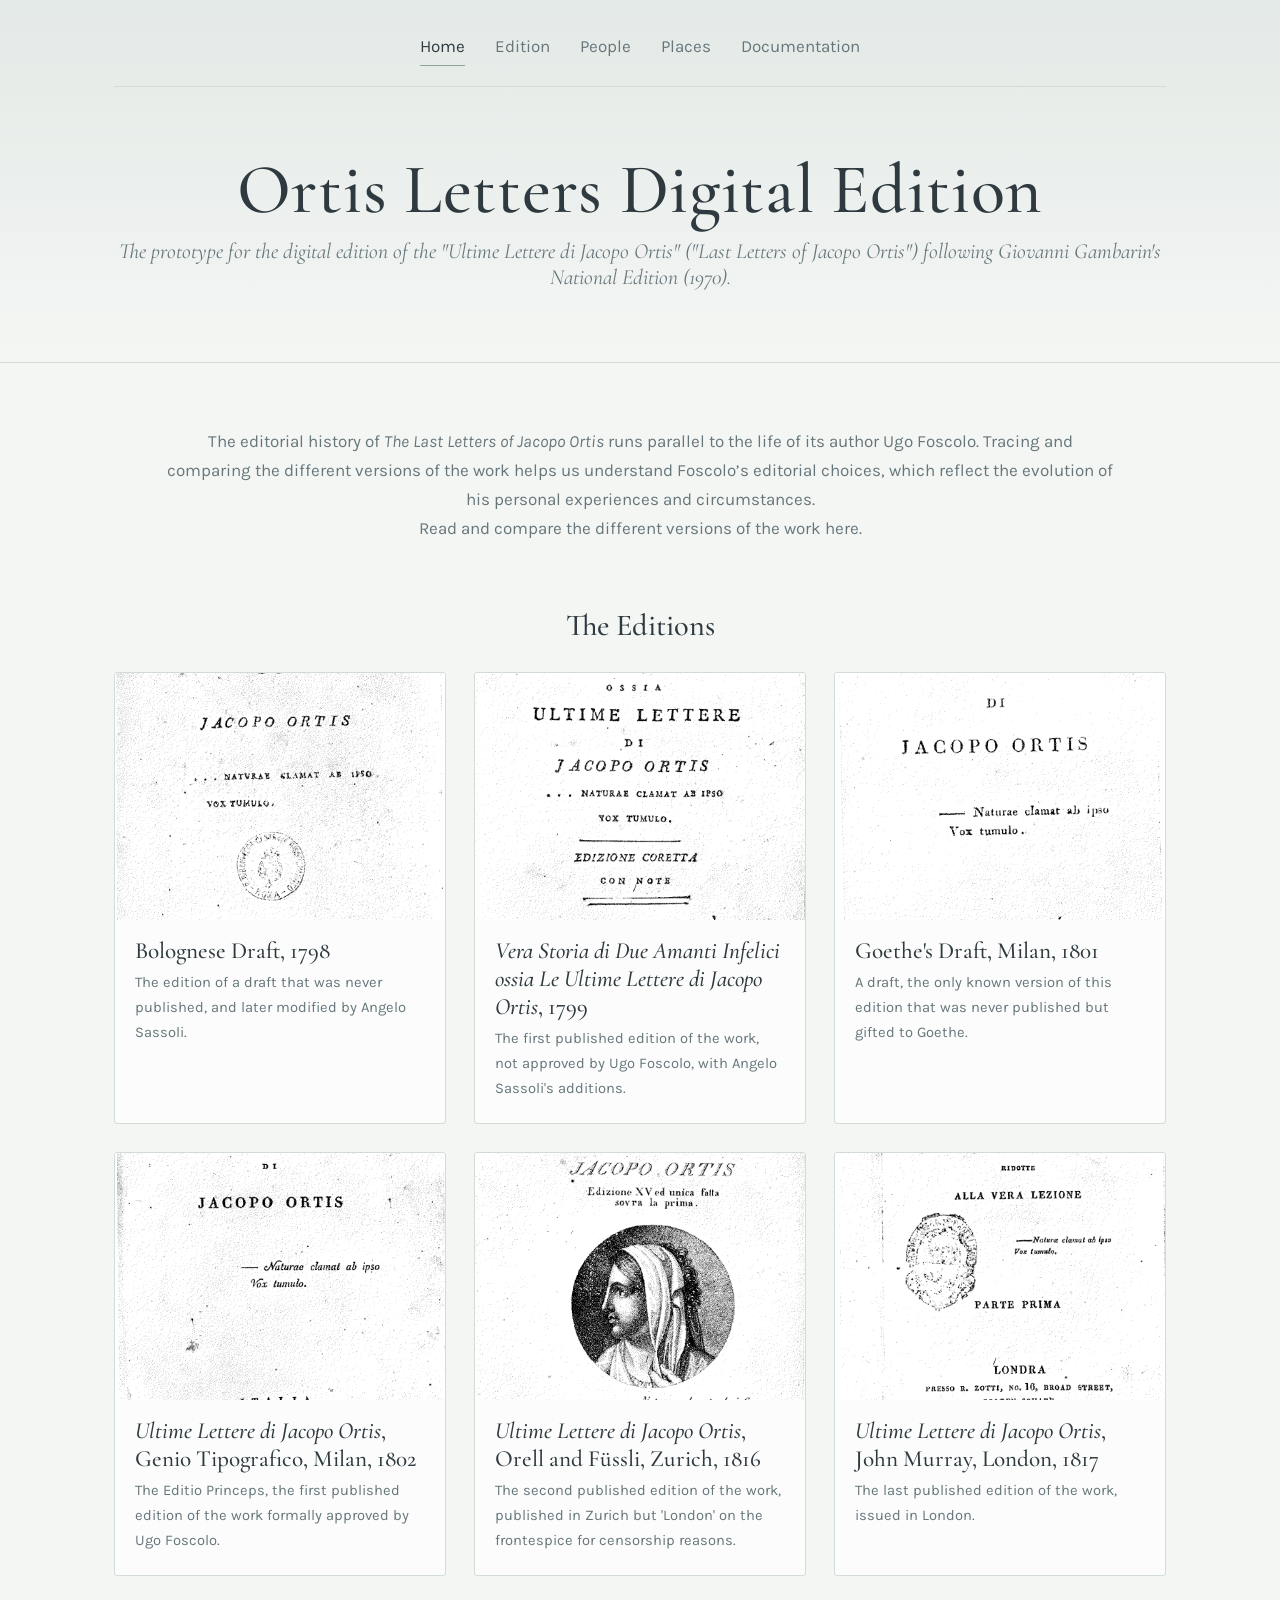
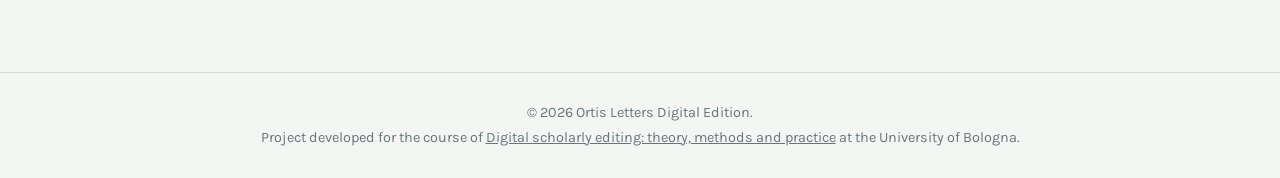
==== index.html @ 4272c42f "Adding the necessary tools for the edition. To be edited." ====
<!DOCTYPE html>
<html lang="en">

<head>
    <meta charset="utf-8">
    <meta name="viewport" content="width=device-width, initial-scale=1">

    <!-----------------  Dublin Core ------------------------>
    <link rel="schema.DC" href="https://purl.org/dc/elements/1.1/" />
    <link rel="schema.DCTERMS" href="https://purl.org/dc/terms/" />

    <meta name="DC.title" content="OpenOrtis" />
    <meta name="DC.creator" content="Ilaria De Dominicis" />
    <meta name="DC.subject" content="Digital Humanities, Cultural Heritage, Digital Edition" />
    <meta name="DC.description" content="A digital edition about The Last Letters of Jacopo Ortis by Ugo Foscolo" />
    <meta name="DC.publisher" content="Alma Mater Studiorum- University of Bologna" />
    <meta name="DC.rights"
        content="All the images and resources taken from external sources are solely used for study purposes. No commercial use is intended. OpenOrtis © 2026" />
    <meta name="DC.identifier" content="" />
    <meta name="DC.type" scheme="DCTERMS.DCMIType" content="InteractiveResource" />
    <meta name="DC.language" scheme="DCTERMS.RFC3066" content="en" />
    <meta name="DCTERMS.created" content="2026" />
    <meta name="DCTERMS.issued" content="2026" />

    <title>Ortis LettersDigital Edition</title>
    <link rel="preconnect" href="https://fonts.googleapis.com">
    <link rel="preconnect" href="https://fonts.gstatic.com" crossorigin>
    <link
        href="https://fonts.googleapis.com/css2?family=Cormorant+Garamond:ital,wght@0,400;0,500;1,400&family=Karla:wght@400;500&display=swap"
        rel="stylesheet">
    <link rel="stylesheet" href="css\style.css">
    <link rel="icon" type="image/png" href="img/Logo-Ortis.png">
</head>

<body>
    <header class="hero">
        <div class="hero-inner">
            <nav class="nav" aria-label="Main"><a href="index.html" aria-current="page">Home</a><a
                    href="#">Edition</a><a href="characters.html">People</a><a href="places.html">Places</a><a
                    href="documentation.html">Documentation</a></nav>
            <h1>Ortis Letters Digital Edition</h1>
            <p class="sub">The prototype for the digital edition of the "Ultime Lettere di Jacopo Ortis" ("Last Letters
                of Jacopo Ortis") following Giovanni Gambarin's National Edition (1970).</p>
        </div>
    </header>
    <main>
        <p class="intro">The editorial history of <i>The Last Letters of Jacopo Ortis</i> runs parallel to the life of
            its
            author Ugo Foscolo. Tracing and comparing the different versions of the work helps us understand Foscolo’s
            editorial
            choices, which reflect the evolution of his personal experiences and circumstances.
            <br>Read and compare the different versions of the work here.
        </p>
        <section class="editions">
            <h2>The Editions</h2>
            <div class="grid">
                <a class="card" href="#">
                    <div class="img"><img src="img/ed-bolo-1798.png" alt="Bologna, 1798" loading="lazy"></div>
                    <div class="txt">
                        <h3>Bolognese Draft, 1798</h3>
                        <p>The edition of a draft that was never published, and later modified by Angelo Sassoli.
                        </p>
                    </div>
                </a>
                <a class="card" href="#">
                    <div class="img"><img src="img/vera-sto-1799.png" alt="Vera, Sto 1799" loading="lazy"></div>
                    <div class="txt">
                        <h3><i>Vera Storia di Due Amanti Infelici ossia Le Ultime Lettere di Jacopo Ortis</i>, 1799</h3>
                        <p>The first published edition of the work, not approved by Ugo Foscolo, with Angelo Sassoli's
                            additions. </p>
                    </div>
                </a>
                <a class="card" href="#">
                    <div class="img"><img src="img/goethe-ed-mil-1801.png" alt="Goethe, Milan 1801" loading="lazy">
                    </div>
                    <div class="txt">
                        <h3>Goethe's Draft, Milan, 1801</h3>
                        <p>A draft, the only known version of this edition that was never published but gifted to
                            Goethe.</p>
                    </div>
                </a>
                <a class="card" href="#">
                    <div class="img"><img src="img/ed-mil-1802.png" alt="Milan, 1802" loading="lazy"></div>
                    <div class="txt">
                        <h3><i>Ultime Lettere di Jacopo Ortis</i>, Genio Tipografico, Milan, 1802</h3>
                        <p>The Editio Princeps, the first published edition of the work formally approved by Ugo
                            Foscolo.
                        </p>
                    </div>
                </a>
                <a class="card" href="#">
                    <div class="img"><img src="img/zurigo-1816.png" alt="Zurich, 1816" loading="lazy"></div>
                    <div class="txt">
                        <h3><i>Ultime Lettere di Jacopo Ortis</i>, Orell and Füssli, Zurich, 1816</h3>
                        <p>The second published edition of the work, published in Zurich but 'London' on the frontespice
                            for censorship reasons.</p>
                    </div>
                </a>
                <a class="card" href="#">
                    <div class="img"><img src="img/lon-1817.png" alt="London, 1817" loading="lazy"></div>
                    <div class="txt">
                        <h3><i>Ultime Lettere di Jacopo Ortis</i>, John Murray, London, 1817</h3>
                        <p>The last published edition of the work, issued in London.</p>
                    </div>
                </a>
            </div>
        </section>
    </main>
    <footer>&copy; 2026 Ortis Letters Digital Edition. <br> Project developed for the course of <a
            href=https://www.unibo.it/it/studiare/insegnamenti-competenze-trasversali-moocs/insegnamenti/insegnamento/2025/478841>Digital
            scholarly editing: theory, methods and practice</a> at the University of Bologna.</footer>
</body>

</html>
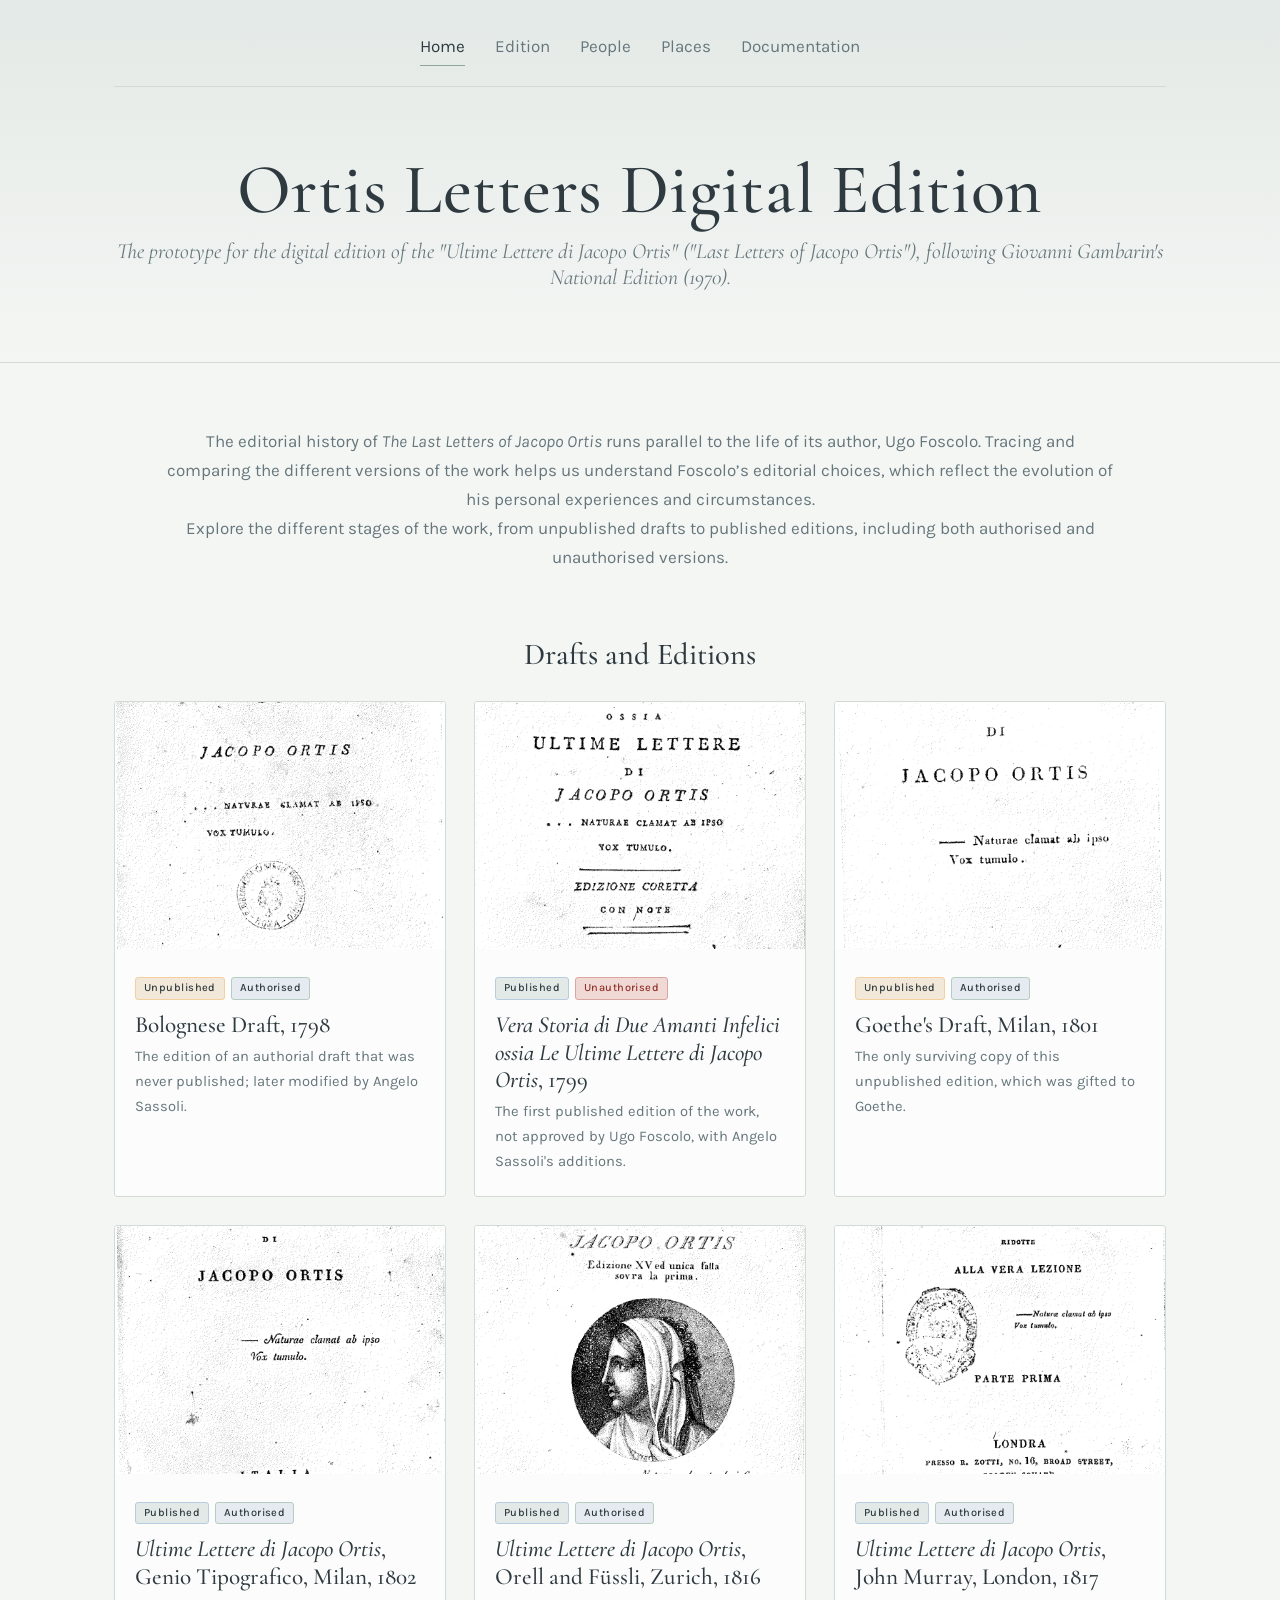
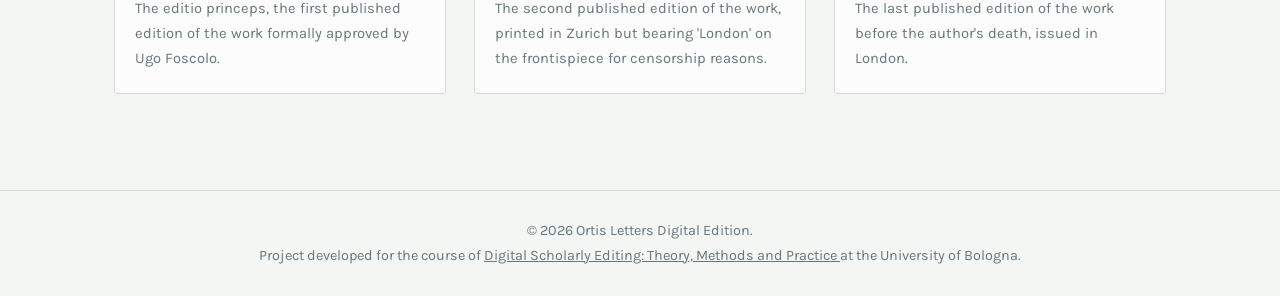
==== commit 729aade2: "checked texts, xml and made some changed so the index cards" ====
--- a/index.html
+++ b/index.html
@@ -5,110 +5,232 @@
     <meta charset="utf-8">
     <meta name="viewport" content="width=device-width, initial-scale=1">
 
-    <!-----------------  Dublin Core ------------------------>
-    <link rel="schema.DC" href="https://purl.org/dc/elements/1.1/" />
-    <link rel="schema.DCTERMS" href="https://purl.org/dc/terms/" />
-
-    <meta name="DC.title" content="OpenOrtis" />
-    <meta name="DC.creator" content="Ilaria De Dominicis" />
-    <meta name="DC.subject" content="Digital Humanities, Cultural Heritage, Digital Edition" />
-    <meta name="DC.description" content="A digital edition about The Last Letters of Jacopo Ortis by Ugo Foscolo" />
-    <meta name="DC.publisher" content="Alma Mater Studiorum- University of Bologna" />
+    <!-- Dublin Core -->
+    <link rel="schema.DC" href="https://purl.org/dc/elements/1.1/">
+    <link rel="schema.DCTERMS" href="https://purl.org/dc/terms/">
+
+    <meta name="DC.title" content="Ortis Letters">
+    <meta name="DC.creator" content="Ilaria De Dominicis">
+    <meta name="DC.subject" content="Digital Humanities, Cultural Heritage, Digital Edition">
+    <meta name="DC.description" content="A digital edition about The Last Letters of Jacopo Ortis by Ugo Foscolo">
+    <meta name="DC.publisher" content="Alma Mater Studiorum - University of Bologna">
     <meta name="DC.rights"
-        content="All the images and resources taken from external sources are solely used for study purposes. No commercial use is intended. OpenOrtis © 2026" />
-    <meta name="DC.identifier" content="" />
-    <meta name="DC.type" scheme="DCTERMS.DCMIType" content="InteractiveResource" />
-    <meta name="DC.language" scheme="DCTERMS.RFC3066" content="en" />
-    <meta name="DCTERMS.created" content="2026" />
-    <meta name="DCTERMS.issued" content="2026" />
-
-    <title>Ortis LettersDigital Edition</title>
+        content="All the images and resources taken from external sources are solely used for study purposes. No commercial use is intended. Ortis Letters © 2026">
+    <meta name="DC.type" scheme="DCTERMS.DCMIType" content="InteractiveResource">
+    <meta name="DC.language" scheme="DCTERMS.RFC3066" content="en">
+    <meta name="DCTERMS.created" content="2026">
+    <meta name="DCTERMS.issued" content="2026">
+
+    <title>Ortis Letters Digital Edition</title>
+
     <link rel="preconnect" href="https://fonts.googleapis.com">
     <link rel="preconnect" href="https://fonts.gstatic.com" crossorigin>
     <link
         href="https://fonts.googleapis.com/css2?family=Cormorant+Garamond:ital,wght@0,400;0,500;1,400&family=Karla:wght@400;500&display=swap"
         rel="stylesheet">
-    <link rel="stylesheet" href="css\style.css">
+
+    <link rel="stylesheet" href="css/style.css">
     <link rel="icon" type="image/png" href="img/Logo-Ortis.png">
 </head>
 
 <body>
+
     <header class="hero">
         <div class="hero-inner">
-            <nav class="nav" aria-label="Main"><a href="index.html" aria-current="page">Home</a><a
-                    href="#">Edition</a><a href="characters.html">People</a><a href="places.html">Places</a><a
-                    href="documentation.html">Documentation</a></nav>
+
+            <nav class="nav" aria-label="Main navigation">
+                <a href="index.html" aria-current="page">Home</a>
+                <a href="edition.html">Edition</a>
+                <a href="characters.html">People</a>
+                <a href="places.html">Places</a>
+                <a href="documentation.html">Documentation</a>
+            </nav>
+
             <h1>Ortis Letters Digital Edition</h1>
-            <p class="sub">The prototype for the digital edition of the "Ultime Lettere di Jacopo Ortis" ("Last Letters
-                of Jacopo Ortis") following Giovanni Gambarin's National Edition (1970).</p>
+
+            <p class="sub">
+                The prototype for the digital edition of the
+                "Ultime Lettere di Jacopo Ortis" ("Last Letters of Jacopo Ortis"),
+                following Giovanni Gambarin's National Edition (1970).
+            </p>
+
         </div>
     </header>
+
     <main>
-        <p class="intro">The editorial history of <i>The Last Letters of Jacopo Ortis</i> runs parallel to the life of
-            its
-            author Ugo Foscolo. Tracing and comparing the different versions of the work helps us understand Foscolo’s
-            editorial
-            choices, which reflect the evolution of his personal experiences and circumstances.
-            <br>Read and compare the different versions of the work here.
+
+        <p class="intro">
+            The editorial history of <i>The Last Letters of Jacopo Ortis</i>
+            runs parallel to the life of its author, Ugo Foscolo.
+            Tracing and comparing the different versions of the work helps us
+            understand Foscolo’s editorial choices, which reflect the evolution
+            of his personal experiences and circumstances.
+            <br>
+            Explore the different stages of the work, from unpublished drafts
+            to published editions, including both authorised and unauthorised versions.
         </p>
+
         <section class="editions">
-            <h2>The Editions</h2>
+
+            <h2>Drafts and Editions</h2>
+
             <div class="grid">
-                <a class="card" href="#">
-                    <div class="img"><img src="img/ed-bolo-1798.png" alt="Bologna, 1798" loading="lazy"></div>
-                    <div class="txt">
+
+                <!-- Bolognese Draft, 1798 -->
+                <a class="card" href="#">
+                    <div class="img">
+                        <img src="img/ed-bolo-1798.png" alt="Bologna, 1798" loading="lazy">
+                    </div>
+
+                    <div class="txt">
+                        <div class="tags">
+                            <span class="tag unpublished">Unpublished</span>
+                            <span class="tag authorised">Authorised</span>
+                        </div>
+
                         <h3>Bolognese Draft, 1798</h3>
-                        <p>The edition of a draft that was never published, and later modified by Angelo Sassoli.
-                        </p>
-                    </div>
-                </a>
-                <a class="card" href="#">
-                    <div class="img"><img src="img/vera-sto-1799.png" alt="Vera, Sto 1799" loading="lazy"></div>
-                    <div class="txt">
-                        <h3><i>Vera Storia di Due Amanti Infelici ossia Le Ultime Lettere di Jacopo Ortis</i>, 1799</h3>
-                        <p>The first published edition of the work, not approved by Ugo Foscolo, with Angelo Sassoli's
-                            additions. </p>
-                    </div>
-                </a>
-                <a class="card" href="#">
-                    <div class="img"><img src="img/goethe-ed-mil-1801.png" alt="Goethe, Milan 1801" loading="lazy">
-                    </div>
-                    <div class="txt">
+
+                        <p>
+                            The edition of an authorial draft that was never
+                            published; later modified by Angelo Sassoli.
+                        </p>
+                    </div>
+                </a>
+
+                <!-- Vera Storia, 1799 -->
+                <a class="card" href="#">
+                    <div class="img">
+                        <img src="img/vera-sto-1799.png" alt="Vera Storia, 1799" loading="lazy">
+                    </div>
+
+                    <div class="txt">
+                        <div class="tags">
+                            <span class="tag published">Published</span>
+                            <span class="tag unauthorised">Unauthorised</span>
+                        </div>
+
+                        <h3>
+                            <i>Vera Storia di Due Amanti Infelici ossia
+                                Le Ultime Lettere di Jacopo Ortis</i>, 1799
+                        </h3>
+
+                        <p>
+                            The first published edition of the work, not
+                            approved by Ugo Foscolo, with Angelo Sassoli's additions.
+                        </p>
+                    </div>
+                </a>
+
+                <!-- Goethe's Draft, 1801 -->
+                <a class="card" href="#">
+                    <div class="img">
+                        <img src="img/goethe-ed-mil-1801.png" alt="Goethe's Draft, Milan, 1801" loading="lazy">
+                    </div>
+
+                    <div class="txt">
+                        <div class="tags">
+                            <span class="tag unpublished">Unpublished</span>
+                            <span class="tag authorised">Authorised</span>
+                        </div>
+
                         <h3>Goethe's Draft, Milan, 1801</h3>
-                        <p>A draft, the only known version of this edition that was never published but gifted to
-                            Goethe.</p>
-                    </div>
-                </a>
-                <a class="card" href="#">
-                    <div class="img"><img src="img/ed-mil-1802.png" alt="Milan, 1802" loading="lazy"></div>
-                    <div class="txt">
-                        <h3><i>Ultime Lettere di Jacopo Ortis</i>, Genio Tipografico, Milan, 1802</h3>
-                        <p>The Editio Princeps, the first published edition of the work formally approved by Ugo
-                            Foscolo.
-                        </p>
-                    </div>
-                </a>
-                <a class="card" href="#">
-                    <div class="img"><img src="img/zurigo-1816.png" alt="Zurich, 1816" loading="lazy"></div>
-                    <div class="txt">
-                        <h3><i>Ultime Lettere di Jacopo Ortis</i>, Orell and Füssli, Zurich, 1816</h3>
-                        <p>The second published edition of the work, published in Zurich but 'London' on the frontespice
-                            for censorship reasons.</p>
-                    </div>
-                </a>
-                <a class="card" href="#">
-                    <div class="img"><img src="img/lon-1817.png" alt="London, 1817" loading="lazy"></div>
-                    <div class="txt">
-                        <h3><i>Ultime Lettere di Jacopo Ortis</i>, John Murray, London, 1817</h3>
-                        <p>The last published edition of the work, issued in London.</p>
-                    </div>
-                </a>
+
+                        <p>
+                            The only surviving copy of this unpublished edition,
+                            which was gifted to Goethe.
+                        </p>
+                    </div>
+                </a>
+
+                <!-- Milan, 1802 -->
+                <a class="card" href="#">
+                    <div class="img">
+                        <img src="img/ed-mil-1802.png" alt="Milan, 1802" loading="lazy">
+                    </div>
+
+                    <div class="txt">
+                        <div class="tags">
+                            <span class="tag published">Published</span>
+                            <span class="tag authorised">Authorised</span>
+                        </div>
+
+                        <h3>
+                            <i>Ultime Lettere di Jacopo Ortis</i>,
+                            Genio Tipografico, Milan, 1802
+                        </h3>
+
+                        <p>
+                            The editio princeps, the first published edition
+                            of the work formally approved by Ugo Foscolo.
+                        </p>
+                    </div>
+                </a>
+
+                <!-- Zurich, 1816 -->
+                <a class="card" href="#">
+                    <div class="img">
+                        <img src="img/zurigo-1816.png" alt="Zurich, 1816" loading="lazy">
+                    </div>
+
+                    <div class="txt">
+                        <div class="tags">
+                            <span class="tag published">Published</span>
+                            <span class="tag authorised">Authorised</span>
+                        </div>
+
+                        <h3>
+                            <i>Ultime Lettere di Jacopo Ortis</i>,
+                            Orell and Füssli, Zurich, 1816
+                        </h3>
+
+                        <p>
+                            The second published edition of the work, printed
+                            in Zurich but bearing 'London' on the frontispiece
+                            for censorship reasons.
+                        </p>
+                    </div>
+                </a>
+
+                <!-- London, 1817 -->
+                <a class="card" href="#">
+                    <div class="img">
+                        <img src="img/lon-1817.png" alt="London, 1817" loading="lazy">
+                    </div>
+
+                    <div class="txt">
+                        <div class="tags">
+                            <span class="tag published">Published</span>
+                            <span class="tag authorised">Authorised</span>
+                        </div>
+
+                        <h3>
+                            <i>Ultime Lettere di Jacopo Ortis</i>,
+                            John Murray, London, 1817
+                        </h3>
+
+                        <p>
+                            The last published edition of the work before
+                            the author's death, issued in London.
+                        </p>
+                    </div>
+                </a>
+
             </div>
         </section>
+
     </main>
-    <footer>&copy; 2026 Ortis Letters Digital Edition. <br> Project developed for the course of <a
-            href=https://www.unibo.it/it/studiare/insegnamenti-competenze-trasversali-moocs/insegnamenti/insegnamento/2025/478841>Digital
-            scholarly editing: theory, methods and practice</a> at the University of Bologna.</footer>
+
+    <footer>
+        &copy; 2026 Ortis Letters Digital Edition.
+        <br>
+        Project developed for the course of
+        <a
+            href="https://www.unibo.it/it/studiare/insegnamenti-competenze-trasversali-moocs/insegnamenti/insegnamento/2025/478841">
+            Digital Scholarly Editing: Theory, Methods and Practice
+        </a>
+        at the University of Bologna.
+    </footer>
+
 </body>
 
 </html>
--- a/css/style.css
+++ b/css/style.css
@@ -0,0 +1,1500 @@
+:root {
+  --bg: #F4F6F4;
+  --paper: #FBFCFB;
+  --mist: #E3E9E6;
+  --line: #D3DBD7;
+  --ink: #2E3A3F;
+  --soft: #66767B;
+  --sage: #8FA69B;
+  --slate: #6D8794;
+  --rose: #C9A9A0;
+  --serif: 'Cormorant Garamond', Georgia, serif;
+  --sans: 'Karla', system-ui, sans-serif;
+}
+
+* {
+  box-sizing: border-box;
+  margin: 0
+}
+
+html {
+  scroll-behavior: smooth
+}
+
+body {
+  background: var(--bg);
+  color: var(--ink);
+  font: 17px/1.7 var(--sans)
+}
+
+a {
+  color: inherit
+}
+
+:focus-visible {
+  outline: 2px solid var(--slate);
+  outline-offset: 3px
+}
+
+/* Hero */
+.hero {
+  background: linear-gradient(180deg, var(--mist), var(--bg));
+  border-bottom: 1px solid var(--line)
+}
+
+.hero-inner {
+  max-width: 1100px;
+  margin: 0 auto;
+  padding: 28px 24px 72px
+}
+
+.nav {
+  display: flex;
+  flex-wrap: wrap;
+  gap: 6px 30px;
+  justify-content: center;
+  padding-bottom: 20px;
+  border-bottom: 1px solid var(--line)
+}
+
+.nav a {
+  text-decoration: none;
+  color: var(--soft);
+  padding: 4px 0;
+  border-bottom: 1px solid transparent;
+  transition: color .2s, border-color .2s
+}
+
+.nav a:hover,
+.nav a[aria-current="page"] {
+  color: var(--ink);
+  border-color: var(--sage)
+}
+
+.hero h1 {
+  font: 500 clamp(2.6rem, 6vw, 4.4rem)/1.1 var(--serif);
+  text-align: center;
+  margin-top: 64px;
+  letter-spacing: .01em
+}
+
+.hero p.sub {
+  font: italic 400 1.35rem var(--serif);
+  color: var(--soft);
+  text-align: center;
+  margin-top: 10px
+}
+
+.hero.small .hero-inner {
+  padding-bottom: 40px
+}
+
+.hero.small h1 {
+  font-size: clamp(2rem, 4vw, 3rem);
+  margin-top: 40px
+}
+
+/* Intro */
+.intro {
+  max-width: 1000px;
+  margin: 64px auto 0;
+  padding: 0 24px;
+  text-align: center;
+  color: var(--soft)
+}
+
+/* Cards */
+.editions {
+  max-width: 1100px;
+  margin: 64px auto 96px;
+  padding: 0 24px
+}
+
+.editions h2 {
+  font: 500 1.9rem var(--serif);
+  margin-bottom: 28px;
+  text-align: center
+}
+
+.grid {
+  display: grid;
+  grid-template-columns: repeat(auto-fill, minmax(300px, 1fr));
+  gap: 28px
+}
+
+.card {
+  display: block;
+  text-decoration: none;
+  background: var(--paper);
+  border: 1px solid var(--line);
+  border-radius: 3px;
+  overflow: hidden;
+  transition: border-color .25s, transform .25s
+}
+
+.card:hover {
+  border-color: var(--sage);
+  transform: translateY(-3px)
+}
+
+.card .img {
+  aspect-ratio: 4/3;
+  background: var(--mist)
+}
+
+.card img {
+  width: 100%;
+  height: 100%;
+  object-fit: cover;
+  display: block
+}
+
+.card .txt {
+  padding: 18px 20px 22px
+}
+
+.card h3 {
+  font: 500 1.45rem/1.2 var(--serif)
+}
+
+.card p {
+  font-size: .92rem;
+  color: var(--soft);
+  margin-top: 4px
+}
+
+
+/* Card tags */
+
+.tags {
+  display: flex;
+  flex-wrap: wrap;
+  gap: 6px;
+  margin-bottom: 12px;
+}
+
+.tag {
+  display: inline-block;
+  padding: 3px 9px;
+  border-radius: 3px;
+  font: 500 0.72rem/1.4 var(--sans);
+  letter-spacing: 0.02em;
+  border: 1px solid var(--line);
+  color: var(--ink);
+  background: var(--mist);
+}
+
+
+/* Status tags on edition cards */
+
+.editions .card .tags {
+  display: flex;
+  flex-wrap: wrap;
+  gap: 6px;
+  margin: 0 0 12px;
+}
+
+.editions .card .tag {
+  display: inline-block;
+  width: fit-content;
+  padding: 2px 8px;
+  margin: 10px 0 0;
+  border: 1px solid var(--line);
+  border-radius: 3px;
+  background: var(--mist);
+  color: var(--ink);
+  font-family: var(--sans);
+  font-size: 11px;
+  font-weight: 500;
+  line-height: 1.5;
+  letter-spacing: 0.04em;
+}
+
+/* Different status colours */
+
+.editions .card .tag.published {
+  background: #e3e9e6;
+  border-color: #b5cddf;
+}
+
+.editions .card .tag.unpublished {
+  background: #f2e8d9;
+  border-color: #f5cf9e;
+}
+
+.editions .card .tag.authorised {
+  background: #e5ebf0;
+  border-color: #b6ccc0;
+}
+
+.editions .card .tag.unauthorised {
+  background: #f0d8d5;
+  border-color: #d9a7a0;
+  color: #8f3028;
+}
+
+
+/* Documentation */
+.doc {
+  max-width: 1000px;
+  margin: 56px auto 96px;
+  padding: 0 24px;
+  display: grid;
+  grid-template-columns: 220px 1fr;
+  gap: 56px
+}
+
+.toc {
+  position: sticky;
+  top: 24px;
+  align-self: start
+}
+
+.toc strong {
+  font: 500 1.2rem var(--serif);
+  display: block;
+  margin-bottom: 10px
+}
+
+.toc a {
+  display: block;
+  text-decoration: none;
+  color: var(--soft);
+  padding: 6px 0 6px 14px;
+  border-left: 2px solid var(--line);
+  font-size: .95rem;
+  transition: .2s
+}
+
+.toc a:hover {
+  color: var(--ink)
+}
+
+.toc a.active {
+  color: var(--ink);
+  border-color: var(--slate)
+}
+
+.doc section {
+  padding-bottom: 44px;
+  scroll-margin-top: 24px
+}
+
+.doc h2 {
+  font: 500 2rem/1.2 var(--serif);
+  margin-bottom: 12px
+}
+
+.doc p {
+  max-width: 62ch;
+  margin-bottom: 14px;
+  color: #3e4b50
+}
+
+.doc h2+p {
+  margin-top: 4px
+}
+
+footer {
+  border-top: 1px solid var(--line);
+  text-align: center;
+  padding: 28px 24px;
+  color: var(--soft);
+  font-size: .9rem
+}
+
+@media(max-width:760px) {
+  .doc {
+    grid-template-columns: 1fr;
+    gap: 24px
+  }
+
+  .toc {
+    position: static;
+    display: flex;
+    flex-wrap: wrap;
+    gap: 6px 18px;
+    padding-bottom: 16px;
+    border-bottom: 1px solid var(--line)
+  }
+
+  .toc strong {
+    width: 100%;
+    margin: 0
+  }
+
+  .toc a {
+    border: 0;
+    padding: 2px 0
+  }
+
+  .toc a.active {
+    text-decoration: underline;
+    text-decoration-color: var(--slate);
+    text-underline-offset: 5px
+  }
+}
+
+@media(prefers-reduced-motion:reduce) {
+  * {
+    transition: none !important;
+    scroll-behavior: auto !important
+  }
+}
+
+/*Characters and Places pages/*
+
+/* Shared styles for People and Places (extends style.css) */
+.explore {
+  max-width: 1100px;
+  margin: 48px auto 40px;
+  padding: 0 24px;
+  display: grid;
+  grid-template-columns: minmax(0, 1.6fr) minmax(280px, 1fr);
+  gap: 32px;
+  align-items: start
+}
+
+.filters {
+  display: flex;
+  flex-wrap: wrap;
+  gap: 8px;
+  margin-bottom: 14px
+}
+
+.filters button,
+.roster-grid button {
+  font: inherit;
+  color: var(--ink);
+  background: var(--paper);
+  border: 1px solid var(--line);
+  border-radius: 999px;
+  padding: 5px 16px;
+  cursor: pointer;
+  transition: border-color .2s, background .2s
+}
+
+.filters button:hover,
+.roster-grid button:hover {
+  border-color: var(--sage)
+}
+
+.filters button[aria-pressed="true"] {
+  background: var(--mist);
+  border-color: var(--sage)
+}
+
+.viz {
+  background: var(--paper);
+  border: 1px solid var(--line);
+  border-radius: 3px;
+  overflow: hidden
+}
+
+#graph {
+  width: 100%;
+  height: auto;
+  aspect-ratio: 800/560;
+  display: block
+}
+
+#map {
+  height: 560px;
+  background: var(--mist)
+}
+
+.legend {
+  display: flex;
+  flex-wrap: wrap;
+  gap: 6px 22px;
+  margin-top: 12px;
+  font-size: .88rem;
+  color: var(--soft)
+}
+
+.legend i {
+  display: inline-block;
+  width: 11px;
+  height: 11px;
+  border-radius: 50%;
+  margin-right: 7px;
+  vertical-align: -1px
+}
+
+.legend .sage {
+  background: var(--sage)
+}
+
+.legend .rose {
+  background: var(--rose)
+}
+
+.legend .dashed {
+  background: transparent;
+  border: 1.5px dashed var(--slate)
+}
+
+.note-err {
+  padding: 28px;
+  color: var(--soft)
+}
+
+.note-err code {
+  background: var(--mist);
+  padding: 1px 6px;
+  border-radius: 3px
+}
+
+/* graph */
+.link {
+  stroke: #BCC8C2;
+  stroke-width: 1.4
+}
+
+.link.active {
+  stroke: var(--slate);
+  stroke-width: 2.2
+}
+
+.linklabel {
+  font: italic 13px var(--sans);
+  fill: var(--soft);
+  text-anchor: middle;
+  opacity: 0;
+  paint-order: stroke;
+  stroke: var(--paper);
+  stroke-width: 4px;
+  pointer-events: none
+}
+
+.linklabel.active {
+  opacity: 1
+}
+
+.node {
+  cursor: pointer;
+  outline: none
+}
+
+.node circle {
+  stroke: var(--paper);
+  stroke-width: 2.5;
+  transition: stroke .2s
+}
+
+.node.character circle {
+  fill: var(--sage)
+}
+
+.node.mentioned circle {
+  fill: var(--rose)
+}
+
+.node:hover circle,
+.node:focus-visible circle {
+  stroke: var(--slate)
+}
+
+.node.selected circle {
+  stroke: var(--ink);
+  stroke-width: 3
+}
+
+.node text {
+  font: 500 14px var(--sans);
+  fill: var(--ink);
+  text-anchor: middle;
+  paint-order: stroke;
+  stroke: var(--paper);
+  stroke-width: 4px;
+  pointer-events: none
+}
+
+.node,
+.link,
+.linklabel {
+  transition: opacity .25s
+}
+
+.faded {
+  opacity: .35
+}
+
+.dim {
+  opacity: .12
+}
+
+/* panel */
+.panel {
+  background: var(--paper);
+  border: 1px solid var(--line);
+  border-radius: 3px;
+  padding: 26px 26px 22px;
+  position: sticky;
+  top: 24px
+}
+
+.panel h2 {
+  font: 500 2rem/1.15 var(--serif)
+}
+
+.chips {
+  display: flex;
+  flex-wrap: wrap;
+  gap: 6px;
+  margin: 10px 0 14px
+}
+
+.chip {
+  font-size: .8rem;
+  color: var(--soft);
+  background: var(--mist);
+  border-radius: 999px;
+  padding: 2px 11px
+}
+
+.panel p {
+  color: #3e4b50;
+  font-size: .98rem;
+  line-height: 1.65
+}
+
+.panel h3 {
+  font: 500 1.15rem var(--serif);
+  margin: 20px 0 6px;
+  color: var(--ink)
+}
+
+.panel ul {
+  list-style: none;
+  padding: 0;
+  font-size: .95rem
+}
+
+.panel li {
+  padding: 3px 0;
+  color: #3e4b50
+}
+
+.panel li strong {
+  font-weight: 500;
+  color: var(--ink)
+}
+
+.panel a {
+  color: var(--slate);
+  text-underline-offset: 3px
+}
+
+.panel button.inline {
+  font: inherit;
+  color: var(--slate);
+  background: none;
+  border: 0;
+  padding: 0;
+  cursor: pointer;
+  text-decoration: underline;
+  text-underline-offset: 3px
+}
+
+/* roster */
+.roster {
+  max-width: 1100px;
+  margin: 0 auto 96px;
+  padding: 0 24px
+}
+
+.roster h2 {
+  font: 500 1.6rem var(--serif);
+  margin-bottom: 14px
+}
+
+.roster-grid {
+  display: flex;
+  flex-wrap: wrap;
+  gap: 8px
+}
+
+.roster-grid button small {
+  color: var(--soft);
+  margin-left: 6px
+}
+
+@media(max-width:860px) {
+  .explore {
+    grid-template-columns: 1fr
+  }
+
+  .panel {
+    position: static
+  }
+
+  #map {
+    height: 400px
+  }
+}
+
+@media(prefers-reduced-motion:reduce) {
+
+  .node,
+  .link,
+  .linklabel {
+    transition: none
+  }
+}
+
+/* Digital edition page (extends style.css)
+   If you pasted an older version of this block into style.css, delete it and paste this one instead. */
+.ed-switch {
+  max-width: 1100px;
+  margin: 36px auto 0;
+  padding: 0 24px;
+  display: flex;
+  flex-wrap: wrap;
+  gap: 8px;
+  justify-content: center
+}
+
+.ed-switch button {
+  font: inherit;
+  color: var(--ink);
+  background: var(--paper);
+  border: 1px solid var(--line);
+  border-radius: 999px;
+  padding: 6px 20px;
+  cursor: pointer;
+  transition: border-color .2s, background .2s
+}
+
+.ed-switch button:hover {
+  border-color: var(--sage)
+}
+
+.ed-switch button[aria-pressed="true"] {
+  background: var(--mist);
+  border-color: var(--sage)
+}
+
+#ed-root {
+  min-height: 40vh
+}
+
+#ed-root[aria-busy="true"] {
+  opacity: .5
+}
+
+.note-err {
+  max-width: 640px;
+  margin: 48px auto;
+  padding: 0 24px;
+  color: var(--soft)
+}
+
+.note-err code {
+  background: var(--mist);
+  padding: 1px 6px;
+  border-radius: 3px
+}
+
+.edition {
+  max-width: 1320px;
+  margin: 36px auto 96px;
+  padding: 0 24px
+}
+
+.ed-title {
+  font: 500 clamp(1.7rem, 3.4vw, 2.5rem)/1.2 var(--serif)
+}
+
+.ed-author {
+  color: var(--soft);
+  margin-top: 4px
+}
+
+/* about */
+.ed-about {
+  margin-top: 18px;
+  background: var(--paper);
+  border: 1px solid var(--line);
+  border-radius: 3px;
+  padding: 0 20px
+}
+
+.ed-about summary {
+  cursor: pointer;
+  padding: 12px 0;
+  font: 500 1.15rem var(--serif)
+}
+
+.ed-about-body {
+  padding: 0 0 18px;
+  font-size: .95rem;
+  color: #3e4b50
+}
+
+.ed-about h3 {
+  font: 500 1.1rem var(--serif);
+  margin: 16px 0 6px;
+  color: var(--ink)
+}
+
+.ed-about ul {
+  padding-left: 1.2em
+}
+
+.witlist {
+  display: grid;
+  grid-template-columns: auto 1fr;
+  gap: 4px 18px
+}
+
+.witlist dt {
+  font-weight: 500;
+  color: var(--slate)
+}
+
+.witlist dd {
+  margin: 0
+}
+
+.ed-about a {
+  color: var(--slate);
+  text-underline-offset: 3px
+}
+
+/* controls */
+.ed-controls {
+  display: flex;
+  flex-wrap: wrap;
+  gap: 18px 36px;
+  align-items: flex-start;
+  margin: 24px 0 32px;
+  padding: 16px 20px;
+  background: var(--paper);
+  border: 1px solid var(--line);
+  border-radius: 3px;
+  font-size: .93rem
+}
+
+.ctl {
+  border: 0;
+  padding: 0;
+  margin: 0;
+  min-width: 0
+}
+
+.ctl label {
+  display: block;
+  color: var(--ink)
+}
+
+.ctl legend {
+  font-size: .8rem;
+  letter-spacing: .08em;
+  text-transform: uppercase;
+  color: var(--soft);
+  padding: 0;
+  margin-bottom: 4px
+}
+
+.ctl-toggles label,
+.ctl-types label {
+  margin: 3px 0;
+  display: block
+}
+
+.ctl-types {
+  display: flex;
+  flex-wrap: wrap;
+  gap: 2px 20px;
+  max-width: 520px
+}
+
+.ctl-types legend {
+  width: 100%
+}
+
+.ctl-types label {
+  display: inline-block
+}
+
+.ctl .n {
+  color: var(--soft)
+}
+
+.ctl input {
+  accent-color: var(--slate)
+}
+
+.ctl-compare {
+  display: flex;
+  flex-direction: column;
+  gap: 8px;
+  align-items: flex-start
+}
+
+.btn {
+  font: inherit;
+  color: var(--ink);
+  background: var(--bg);
+  border: 1px solid var(--line);
+  border-radius: 999px;
+  padding: 6px 16px;
+  cursor: pointer;
+  transition: border-color .2s
+}
+
+.btn:hover:not(:disabled) {
+  border-color: var(--sage)
+}
+
+.btn:disabled {
+  opacity: .5;
+  cursor: default
+}
+
+/* layout: contents | window(s) | apparatus */
+.ed-layout {
+  display: grid;
+  grid-template-columns: 170px minmax(0, 1fr) 340px;
+  gap: 32px;
+  align-items: start
+}
+
+.ed-layout.multi {
+  grid-template-columns: minmax(0, 1fr) 330px
+}
+
+.no-apparatus .ed-layout {
+  grid-template-columns: 170px minmax(0, 1fr)
+}
+
+.no-apparatus .ed-layout.multi {
+  grid-template-columns: minmax(0, 1fr)
+}
+
+.no-apparatus .ed-apparatus {
+  display: none
+}
+
+.ed-toc {
+  position: sticky;
+  top: 24px;
+  align-self: start
+}
+
+.ed-layout.multi .ed-toc {
+  grid-column: 1/-1;
+  position: static;
+  display: flex;
+  flex-wrap: wrap;
+  gap: 6px 18px;
+  padding-bottom: 12px;
+  border-bottom: 1px solid var(--line)
+}
+
+.ed-layout.multi .ed-toc strong {
+  width: 100%;
+  margin: 0
+}
+
+.ed-layout.multi .ed-toc a {
+  border: 0;
+  padding: 2px 0
+}
+
+.ed-layout.multi .ed-toc a.active {
+  text-decoration: underline;
+  text-decoration-color: var(--slate);
+  text-underline-offset: 5px
+}
+
+/* windows */
+.ed-panes {
+  display: flex;
+  gap: 16px;
+  min-width: 0
+}
+
+.ed-panes.multi {
+  position: sticky;
+  top: 16px;
+  height: calc(100vh - 32px);
+  overflow-x: auto
+}
+
+.pane {
+  flex: 1 1 0;
+  min-width: 0;
+  display: flex;
+  flex-direction: column;
+  background: var(--paper);
+  border: 1px solid var(--line);
+  border-radius: 3px
+}
+
+.ed-panes.multi .pane {
+  min-width: 320px;
+  min-height: 0
+}
+
+.pane-head {
+  display: flex;
+  gap: 8px;
+  align-items: center;
+  padding: 10px 12px;
+  background: var(--paper);
+  border-bottom: 1px solid var(--line);
+  border-radius: 3px 3px 0 0;
+  position: sticky;
+  top: 0;
+  z-index: 5
+}
+
+.ed-panes.multi .pane-head {
+  position: static
+}
+
+.pane-select {
+  flex: 1;
+  min-width: 0;
+  font: inherit;
+  font-size: .9rem;
+  color: var(--ink);
+  background: var(--bg);
+  border: 1px solid var(--line);
+  border-radius: 3px;
+  padding: 5px 8px;
+  text-overflow: ellipsis
+}
+
+.pane-close {
+  flex: none;
+  width: 30px;
+  height: 30px;
+  font-size: 1.3rem;
+  line-height: 1;
+  color: var(--soft);
+  background: none;
+  border: 1px solid transparent;
+  border-radius: 50%;
+  cursor: pointer
+}
+
+.pane-close:hover {
+  border-color: var(--line);
+  color: var(--ink)
+}
+
+.pane-note {
+  margin: 0;
+  padding: 6px 14px;
+  font: .82rem/1.4 var(--sans);
+  color: var(--soft);
+  background: var(--mist)
+}
+
+.pane-note[hidden] {
+  display: none
+}
+
+.pane-body {
+  padding: 24px 30px 32px
+}
+
+.ed-panes.multi .pane-body {
+  flex: 1;
+  min-height: 0;
+  overflow: auto;
+  padding: 18px 22px 28px
+}
+
+/* text */
+.ed-text {
+  font: 400 1.22rem/1.85 var(--serif);
+  color: var(--ink);
+  max-width: 66ch
+}
+
+.ed-panes.multi .ed-text {
+  max-width: none;
+  font-size: 1.1rem;
+  line-height: 1.75
+}
+
+.ed-text p {
+  margin: 0 0 1em
+}
+
+.ed-section {
+  margin-bottom: 56px;
+  scroll-margin-top: 24px
+}
+
+.sec-label {
+  font: 500 .8rem var(--sans);
+  letter-spacing: .14em;
+  text-transform: uppercase;
+  color: var(--slate);
+  margin: 0 0 10px;
+  padding-top: 8px;
+  border-top: 1px solid var(--line)
+}
+
+.part-title {
+  font: 500 1.9rem var(--serif);
+  margin: 8px 0 28px
+}
+
+.orig-head {
+  font: 500 1.5rem/1.3 var(--serif);
+  margin: 0 0 18px !important
+}
+
+.dateline {
+  font-style: italic;
+  color: var(--soft)
+}
+
+.signed {
+  text-align: right;
+  font-style: italic
+}
+
+.continuation {
+  margin-top: 8px
+}
+
+.hi-italic {
+  font-style: italic
+}
+
+.supplied::before {
+  content: "["
+}
+
+.supplied::after {
+  content: "]"
+}
+
+.ed-note {
+  margin: 0 0 1.2em;
+  padding: 10px 16px;
+  background: var(--mist);
+  border-left: 3px solid var(--sage);
+  font: .92rem/1.55 var(--sans);
+  color: #3e4b50
+}
+
+.ed-note-label {
+  font-weight: 500;
+  color: var(--slate)
+}
+
+/* people and places */
+.ent {
+  color: inherit;
+  text-decoration: underline dotted;
+  text-decoration-color: var(--sage);
+  text-underline-offset: 5px;
+  cursor: pointer
+}
+
+.ent.placeName {
+  text-decoration-color: var(--slate)
+}
+
+a.ent:hover,
+a.ent[aria-expanded="true"] {
+  text-decoration-style: solid;
+  background: rgba(143, 166, 155, .2)
+}
+
+.ent-pop {
+  position: absolute;
+  z-index: 60;
+  width: min(340px, calc(100vw - 24px));
+  max-height: 70vh;
+  overflow: auto;
+  background: var(--paper);
+  border: 1px solid var(--sage);
+  border-radius: 3px;
+  box-shadow: 0 10px 28px rgba(46, 58, 63, .16);
+  padding: 16px 18px 14px;
+  font: .92rem/1.55 var(--sans);
+  color: var(--ink)
+}
+
+.ent-pop[hidden] {
+  display: none
+}
+
+.ep-name {
+  font: 500 1.4rem/1.2 var(--serif);
+  padding-right: 28px
+}
+
+.ep-close {
+  position: absolute;
+  top: 8px;
+  right: 10px;
+  width: 28px;
+  height: 28px;
+  font-size: 1.3rem;
+  line-height: 1;
+  color: var(--soft);
+  background: none;
+  border: 0;
+  cursor: pointer
+}
+
+.ep-close:hover {
+  color: var(--ink)
+}
+
+.ep-chips {
+  display: flex;
+  flex-wrap: wrap;
+  gap: 6px;
+  margin: 8px 0 10px
+}
+
+.ep-chip {
+  font-size: .78rem;
+  color: var(--soft);
+  background: var(--mist);
+  border-radius: 999px;
+  padding: 1px 10px
+}
+
+.ep-desc {
+  color: #3e4b50;
+  margin-bottom: 8px
+}
+
+.ep-where {
+  font-size: .86rem;
+  color: var(--soft);
+  margin-bottom: 6px
+}
+
+.ep-where strong {
+  font-weight: 500;
+  color: var(--ink)
+}
+
+.ent-pop a.ep-link {
+  display: inline-block;
+  margin-top: 4px;
+  color: var(--slate);
+  text-underline-offset: 3px
+}
+
+/* variants in the text */
+.app {
+  position: relative
+}
+
+.app-block {
+  display: block;
+  margin: 0 0 1em
+}
+
+.app-mark {
+  font: 600 .62rem/1 var(--sans);
+  vertical-align: super;
+  margin: 0 1px 0 3px;
+  padding: 2px 5px;
+  border: 1px solid var(--line);
+  border-radius: 9px;
+  background: var(--mist);
+  color: var(--slate);
+  cursor: pointer
+}
+
+.app-mark:hover,
+.app.active .app-mark {
+  background: var(--sage);
+  color: var(--paper);
+  border-color: var(--sage)
+}
+
+.edition:not(.show-variants) .app-mark,
+.app.type-off .app-mark {
+  display: none
+}
+
+.show-variants .app:not(.type-off) .reading:not([hidden]) {
+  background: linear-gradient(transparent 62%, rgba(143, 166, 155, .32) 62%)
+}
+
+.show-variants .app:not(.type-off) .reading.alt {
+  background: linear-gradient(transparent 62%, rgba(201, 169, 160, .5) 62%)
+}
+
+.show-variants .app-block:not(.type-off) .reading:not([hidden]) {
+  background: none;
+  border-left: 3px solid rgba(143, 166, 155, .6);
+  padding-left: 14px
+}
+
+.show-variants .app-block:not(.type-off) .reading.alt {
+  border-left-color: var(--rose)
+}
+
+.app.active .reading:not([hidden]) {
+  background: linear-gradient(transparent 35%, rgba(109, 135, 148, .35) 35%) !important
+}
+
+.app.flash .reading {
+  animation: flash 1.8s
+}
+
+@keyframes flash {
+
+  0%,
+  60% {
+    background: rgba(201, 169, 160, .7)
+  }
+
+  100% {
+    background: transparent
+  }
+}
+
+/* apparatus panel */
+.ed-apparatus {
+  position: sticky;
+  top: 24px;
+  max-height: calc(100vh - 48px);
+  overflow: auto;
+  background: var(--paper);
+  border: 1px solid var(--line);
+  border-radius: 3px;
+  font: .92rem/1.6 var(--sans);
+  color: #3e4b50
+}
+
+.ap-toggle {
+  display: flex;
+  width: 100%;
+  justify-content: space-between;
+  align-items: baseline;
+  gap: 12px;
+  padding: 14px 18px;
+  font: inherit;
+  color: inherit;
+  text-align: left;
+  background: var(--paper);
+  border: 0;
+  border-bottom: 1px solid var(--line);
+  cursor: default;
+  position: sticky;
+  top: 0;
+  z-index: 2
+}
+
+.ap-title {
+  font: 500 1.2rem var(--serif);
+  color: var(--ink)
+}
+
+.ap-sec {
+  font-size: .78rem;
+  letter-spacing: .1em;
+  text-transform: uppercase;
+  color: var(--soft)
+}
+
+.ap-body {
+  padding: 12px 14px 8px
+}
+
+.ap-hint,
+.ap-empty {
+  padding: 0 4px;
+  color: var(--soft);
+  font-size: .85rem
+}
+
+.app-group {
+  display: none
+}
+
+.app-group.current {
+  display: block
+}
+
+.app-list {
+  padding-left: 2.3em;
+  margin: 6px 0 0
+}
+
+.app-list li {
+  margin: 0 0 4px;
+  padding: 6px 8px 6px 6px;
+  border-radius: 3px;
+  border-left: 3px solid transparent;
+  cursor: pointer
+}
+
+.app-list li:hover {
+  background: var(--mist)
+}
+
+.app-list li.selected {
+  background: rgba(143, 166, 155, .22);
+  border-left-color: var(--slate)
+}
+
+.app-list li.type-off {
+  display: none
+}
+
+.e-text {
+  font-family: var(--serif);
+  font-size: 1.05rem;
+  color: var(--ink)
+}
+
+.om {
+  color: var(--soft)
+}
+
+.wits .w {
+  font-style: italic;
+  font-weight: 500;
+  color: var(--slate);
+  cursor: help;
+  margin-right: 2px
+}
+
+.e-sep {
+  color: var(--soft)
+}
+
+.vtype {
+  display: inline-block;
+  margin-left: 6px;
+  padding: 0 9px;
+  font-size: .76rem;
+  color: var(--soft);
+  background: var(--mist);
+  border-radius: 999px;
+  white-space: nowrap
+}
+
+.app-list li.selected .vtype {
+  background: var(--paper)
+}
+
+.goto {
+  color: var(--slate);
+  text-decoration: none;
+  margin-left: 4px
+}
+
+/* medium screens: contents on top, windows and apparatus side by side */
+@media(max-width:1180px) {
+
+  .ed-layout,
+  .ed-layout.multi {
+    grid-template-columns: minmax(0, 1fr) 320px
+  }
+
+  .no-apparatus .ed-layout,
+  .no-apparatus .ed-layout.multi {
+    grid-template-columns: minmax(0, 1fr)
+  }
+
+  .ed-toc,
+  .ed-layout.multi .ed-toc {
+    grid-column: 1/-1;
+    position: static;
+    display: flex;
+    flex-wrap: wrap;
+    gap: 6px 18px;
+    padding-bottom: 12px;
+    border-bottom: 1px solid var(--line)
+  }
+
+  .ed-toc strong {
+    width: 100%;
+    margin: 0
+  }
+
+  .ed-toc a {
+    border: 0;
+    padding: 2px 0
+  }
+
+  .ed-toc a.active {
+    text-decoration: underline;
+    text-decoration-color: var(--slate);
+    text-underline-offset: 5px
+  }
+}
+
+/* small screens: windows scroll sideways, the apparatus becomes a drawer at the bottom */
+@media(max-width:860px) {
+
+  .ed-layout,
+  .ed-layout.multi,
+  .no-apparatus .ed-layout {
+    grid-template-columns: 1fr
+  }
+
+  .edition {
+    padding-bottom: 140px
+  }
+
+  .ed-text {
+    font-size: 1.12rem
+  }
+
+  .pane-body {
+    padding: 20px 18px 28px
+  }
+
+  .ed-panes.multi {
+    position: static;
+    height: 75vh;
+    scroll-snap-type: x mandatory
+  }
+
+  .ed-panes.multi .pane {
+    min-width: 88%;
+    scroll-snap-align: start
+  }
+
+  .ed-apparatus {
+    position: fixed;
+    left: 0;
+    right: 0;
+    bottom: 0;
+    top: auto;
+    max-height: 46vh;
+    z-index: 40;
+    border-radius: 12px 12px 0 0;
+    border-bottom: 0;
+    box-shadow: 0 -6px 20px rgba(46, 58, 63, .14)
+  }
+
+  .ap-toggle {
+    cursor: pointer
+  }
+
+  .ed-apparatus.collapsed .ap-body {
+    display: none
+  }
+
+  .ed-apparatus.collapsed .ap-toggle {
+    border-bottom: 0
+  }
+}
+
+@media(prefers-reduced-motion:reduce) {
+  .app.flash .reading {
+    animation: none
+  }
+}
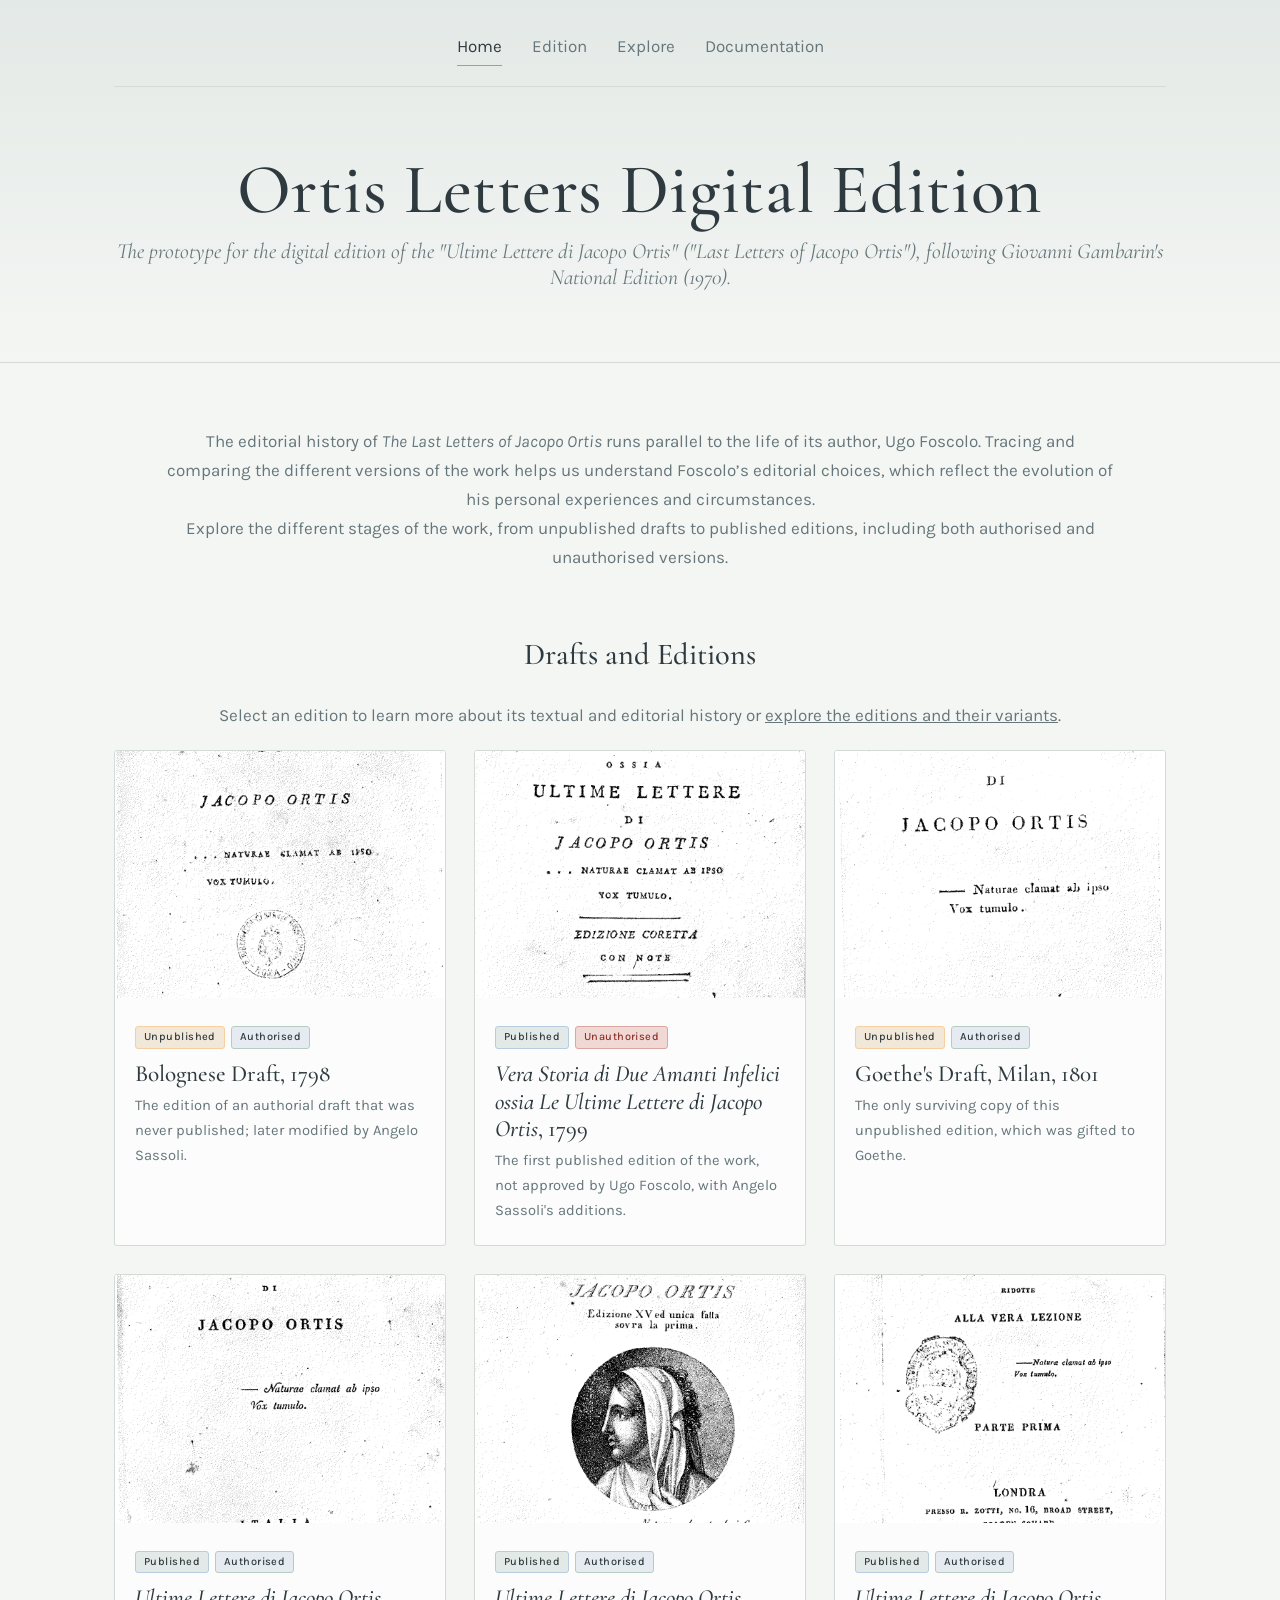
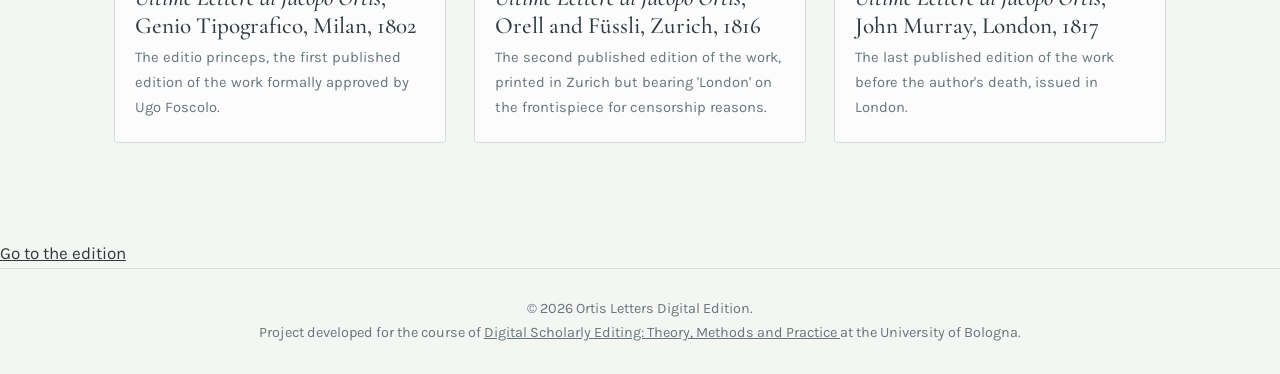
==== commit b0d1e06f: "merged characters and places in explore. some fixes to the texts." ====
--- a/index.html
+++ b/index.html
@@ -41,8 +41,7 @@
             <nav class="nav" aria-label="Main navigation">
                 <a href="index.html" aria-current="page">Home</a>
                 <a href="edition.html">Edition</a>
-                <a href="characters.html">People</a>
-                <a href="places.html">Places</a>
+                <a href="explore.html">Explore</a>
                 <a href="documentation.html">Documentation</a>
             </nav>
 
@@ -73,6 +72,9 @@
         <section class="editions">
 
             <h2>Drafts and Editions</h2>
+            <p style="text-align: center; color: var(--soft); margin-bottom: 20px;">Select an edition to learn more
+                about its textual and editorial history or <a href="edition.html">explore the editions and their
+                    variants</a>.</p>
 
             <div class="grid">
 
@@ -217,6 +219,9 @@
 
             </div>
         </section>
+        <p class="about-editions">
+            <a href="edition.html">Go to the edition</a>
+        </p>
 
     </main>
 
--- a/css/style.css
+++ b/css/style.css
@@ -342,15 +342,14 @@
   }
 }
 
-/*Characters and Places pages/*
-
-/* Shared styles for People and Places (extends style.css) */
+/*Characters and Places pages*/
+
 .explore {
   max-width: 1100px;
   margin: 48px auto 40px;
   padding: 0 24px;
   display: grid;
-  grid-template-columns: minmax(0, 1.6fr) minmax(280px, 1fr);
+  grid-template-columns: 1fr;
   gap: 32px;
   align-items: start
 }
@@ -530,8 +529,7 @@
   border: 1px solid var(--line);
   border-radius: 3px;
   padding: 26px 26px 22px;
-  position: sticky;
-  top: 24px
+  position: static
 }
 
 .panel h2 {
@@ -1497,4 +1495,264 @@
   .app.flash .reading {
     animation: none
   }
+}
+
+/* Explore page: tabs and Author timeline (new rules only; People and Places keep their existing rules) */
+.ex-tabs {
+  max-width: 1100px;
+  margin: 36px auto 0;
+  padding: 0 24px;
+  display: flex;
+  flex-wrap: wrap;
+  gap: 8px;
+  justify-content: center
+}
+
+.ex-tabs button {
+  font: inherit;
+  color: var(--soft);
+  background: none;
+  border: 0;
+  border-bottom: 2px solid transparent;
+  padding: 6px 22px;
+  cursor: pointer;
+  transition: color .2s, border-color .2s
+}
+
+.ex-tabs button:hover {
+  color: var(--ink)
+}
+
+.ex-tabs button[aria-selected="true"] {
+  color: var(--ink);
+  border-bottom-color: var(--sage)
+}
+
+/* author: vertical timeline */
+.author {
+  max-width: 900px;
+  margin: 48px auto 96px;
+  padding: 0 24px
+}
+
+.author-intro {
+  text-align: center;
+  margin-bottom: 36px
+}
+
+.author-intro h2 {
+  font: 500 2rem/1.2 var(--serif)
+}
+
+.author-intro p {
+  color: var(--soft);
+  margin: 6px 0 18px
+}
+
+.author-intro .filters {
+  justify-content: center
+}
+
+.tl-wrap {
+  position: relative
+}
+
+.tl-line {
+  position: absolute;
+  top: 0;
+  bottom: 0;
+  left: 104px;
+  width: 2px;
+  background: var(--line)
+}
+
+.tl-line span {
+  display: block;
+  width: 100%;
+  background: var(--sage);
+  height: 0;
+  transition: height .15s linear
+}
+
+.tl {
+  list-style: none;
+  padding: 0;
+  margin: 0
+}
+
+.tl-item {
+  display: grid;
+  grid-template-columns: 90px 30px minmax(0, 1fr);
+  align-items: start;
+  margin: 0 0 22px;
+  opacity: 0;
+  transform: translateY(14px);
+  transition: opacity .5s, transform .5s
+}
+
+.tl-item.in {
+  opacity: 1;
+  transform: none
+}
+
+.tl-item[hidden] {
+  display: none
+}
+
+.tl-year {
+  font: 500 1.35rem/1.1 var(--serif);
+  text-align: right;
+  padding: 14px 12px 0 0;
+  color: var(--soft)
+}
+
+.tl-dot {
+  position: relative;
+  z-index: 1;
+  width: 14px;
+  height: 14px;
+  margin: 18px 0 0 8px;
+  border-radius: 50%;
+  background: var(--sage);
+  border: 3px solid var(--bg)
+}
+
+.tl-item.type-work .tl-dot {
+  background: var(--slate)
+}
+
+.tl-item.type-edition .tl-dot {
+  background: var(--rose);
+  border-radius: 3px
+}
+
+.tl-card {
+  background: var(--paper);
+  border: 1px solid var(--line);
+  border-radius: 3px;
+  transition: border-color .2s
+}
+
+.tl-item.open .tl-card,
+.tl-card:hover {
+  border-color: var(--sage)
+}
+
+.tl-head {
+  display: flex;
+  gap: 14px;
+  align-items: center;
+  width: 100%;
+  padding: 12px 16px;
+  font: inherit;
+  color: inherit;
+  text-align: left;
+  background: none;
+  border: 0;
+  cursor: pointer
+}
+
+.tl-thumb {
+  flex: none;
+  width: 52px;
+  height: 52px;
+  object-fit: cover;
+  border-radius: 2px;
+  background: var(--mist)
+}
+
+.tl-txt {
+  flex: 1;
+  min-width: 0
+}
+
+.tl-date {
+  display: block;
+  font-size: .78rem;
+  letter-spacing: .08em;
+  text-transform: uppercase;
+  color: var(--slate)
+}
+
+.tl-head h3 {
+  font: 500 1.3rem/1.25 var(--serif)
+}
+
+.tl-place {
+  display: block;
+  font-size: .88rem;
+  color: var(--soft)
+}
+
+.tl-chev {
+  flex: none;
+  font-size: 1.5rem;
+  line-height: 1;
+  color: var(--soft);
+  transition: transform .2s
+}
+
+.tl-item.open .tl-chev {
+  transform: rotate(90deg)
+}
+
+.tl-body {
+  padding: 0 16px 16px;
+  color: #3e4b50;
+  font-size: .97rem
+}
+
+.tl-body p {
+  margin: 0 0 8px
+}
+
+.tl-links {
+  display: flex;
+  flex-wrap: wrap;
+  gap: 6px 18px
+}
+
+.tl-link {
+  color: var(--slate);
+  text-underline-offset: 3px
+}
+
+@media(max-width:700px) {
+  .tl-line {
+    left: 10px
+  }
+
+  .tl-item {
+    grid-template-columns: 22px minmax(0, 1fr);
+    margin-bottom: 18px
+  }
+
+  .tl-year {
+    grid-column: 2;
+    text-align: left;
+    padding: 0 0 4px
+  }
+
+  .tl-dot {
+    grid-column: 1;
+    grid-row: 1 / span 2;
+    margin: 6px 0 0 3px
+  }
+
+  .tl-card {
+    grid-column: 2
+  }
+}
+
+@media(prefers-reduced-motion:reduce) {
+  .tl-item {
+    opacity: 1;
+    transform: none;
+    transition: none
+  }
+
+  .tl-line span,
+  .tl-chev {
+    transition: none
+  }
 }
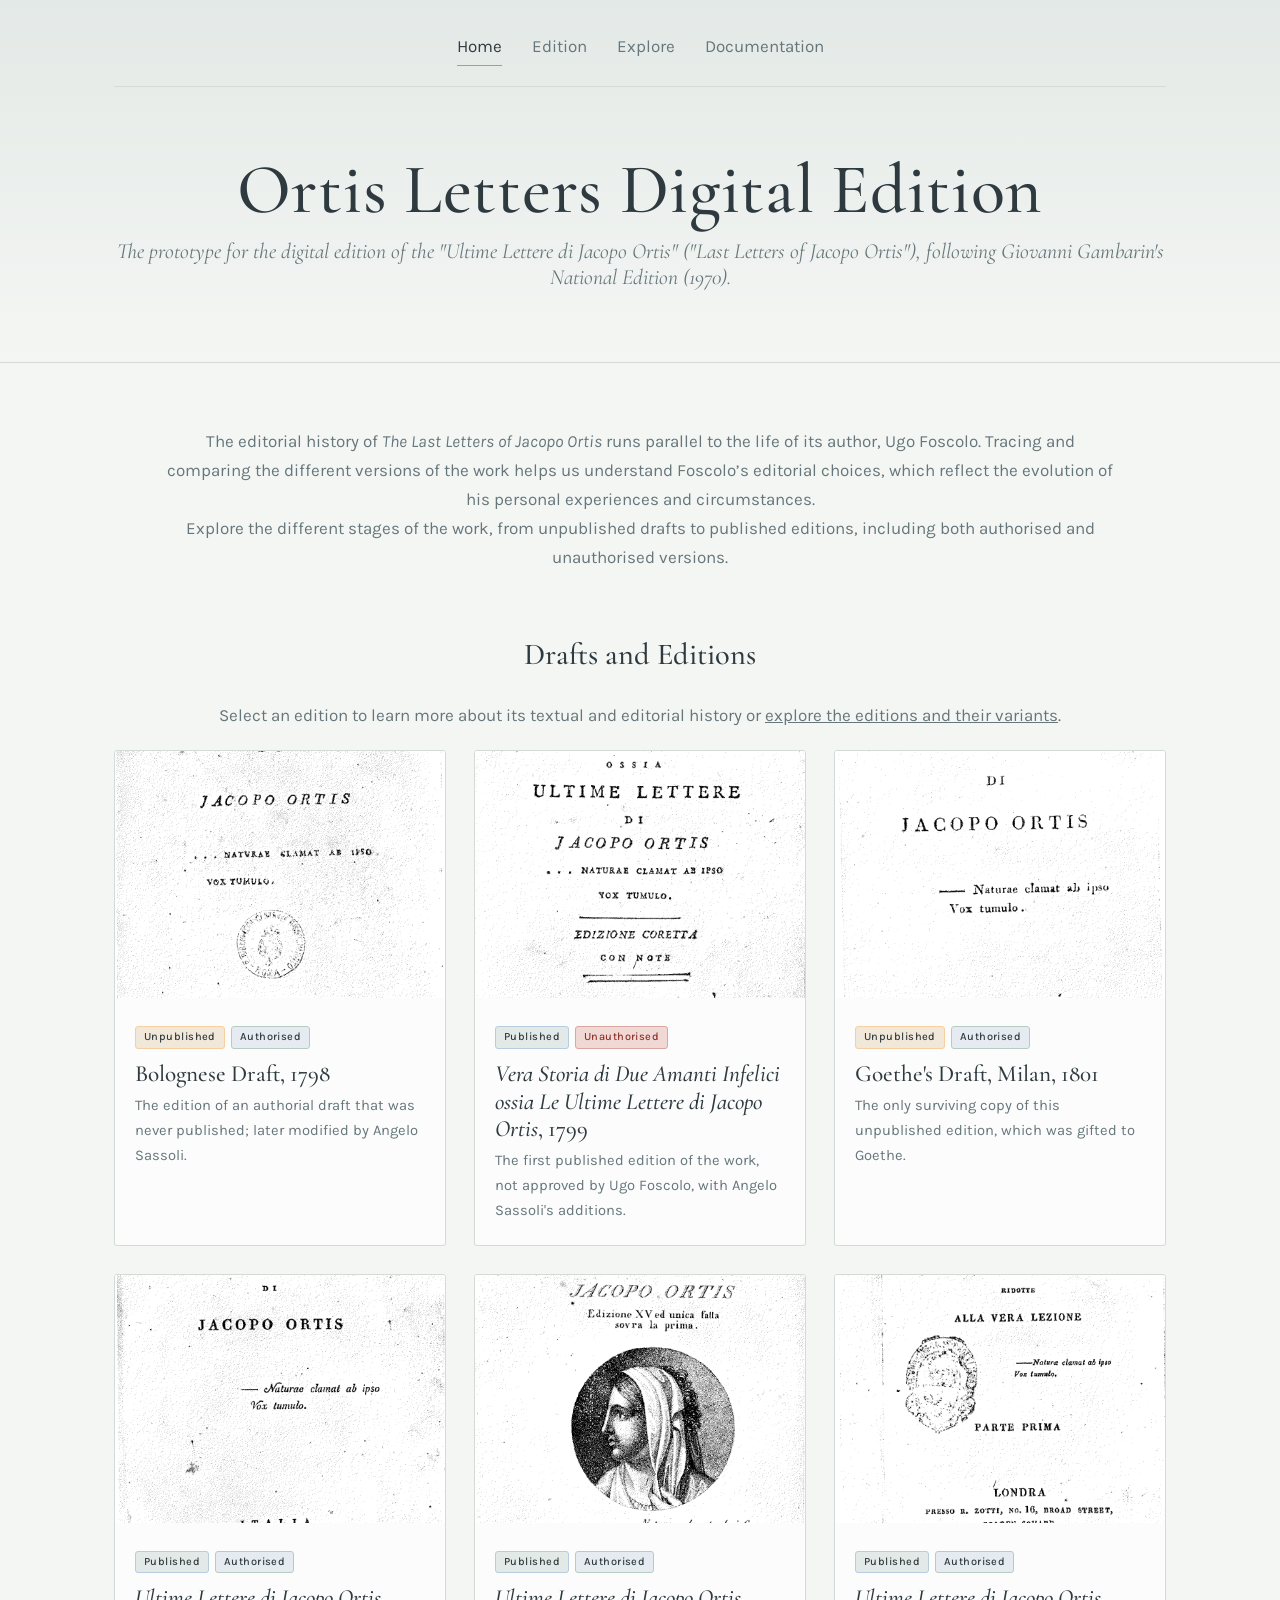
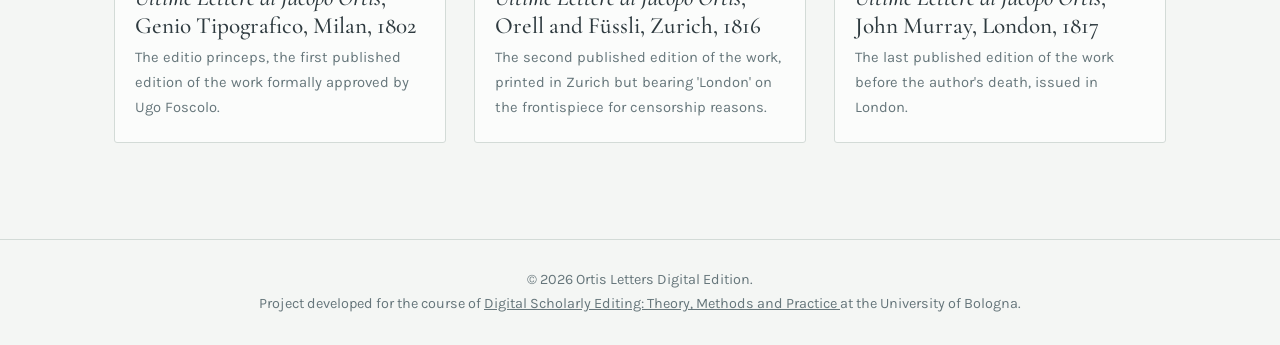
==== commit 53521df4: "documentation and texts, almost over" ====
--- a/index.html
+++ b/index.html
@@ -79,7 +79,7 @@
             <div class="grid">
 
                 <!-- Bolognese Draft, 1798 -->
-                <a class="card" href="#">
+                <a class="card" href="documentation.html#ed-bolo-1798">
                     <div class="img">
                         <img src="img/ed-bolo-1798.png" alt="Bologna, 1798" loading="lazy">
                     </div>
@@ -100,7 +100,7 @@
                 </a>
 
                 <!-- Vera Storia, 1799 -->
-                <a class="card" href="#">
+                <a class="card" href="documentation.html#vera-sto-1799">
                     <div class="img">
                         <img src="img/vera-sto-1799.png" alt="Vera Storia, 1799" loading="lazy">
                     </div>
@@ -124,7 +124,7 @@
                 </a>
 
                 <!-- Goethe's Draft, 1801 -->
-                <a class="card" href="#">
+                <a class="card" href="documentation.html#goethe-ed-mil-1801">
                     <div class="img">
                         <img src="img/goethe-ed-mil-1801.png" alt="Goethe's Draft, Milan, 1801" loading="lazy">
                     </div>
@@ -145,7 +145,7 @@
                 </a>
 
                 <!-- Milan, 1802 -->
-                <a class="card" href="#">
+                <a class="card" href="documentation.html#ed-mil-1802">
                     <div class="img">
                         <img src="img/ed-mil-1802.png" alt="Milan, 1802" loading="lazy">
                     </div>
@@ -169,7 +169,7 @@
                 </a>
 
                 <!-- Zurich, 1816 -->
-                <a class="card" href="#">
+                <a class="card" href="documentation.html#zurigo-1816">
                     <div class="img">
                         <img src="img/zurigo-1816.png" alt="Zurich, 1816" loading="lazy">
                     </div>
@@ -194,7 +194,7 @@
                 </a>
 
                 <!-- London, 1817 -->
-                <a class="card" href="#">
+                <a class="card" href="documentation.html#lon-1817">
                     <div class="img">
                         <img src="img/lon-1817.png" alt="London, 1817" loading="lazy">
                     </div>
@@ -219,9 +219,6 @@
 
             </div>
         </section>
-        <p class="about-editions">
-            <a href="edition.html">Go to the edition</a>
-        </p>
 
     </main>
 
--- a/css/style.css
+++ b/css/style.css
@@ -236,12 +236,32 @@
 
 /* Documentation */
 .doc {
-  max-width: 1000px;
+  max-width: 1120px;
   margin: 56px auto 96px;
   padding: 0 24px;
   display: grid;
-  grid-template-columns: 220px 1fr;
+  grid-template-columns: 220px minmax(0, 1fr);
   gap: 56px
+}
+
+.doc article {
+  min-width: 0
+}
+
+.doc table {
+  width: 100%;
+  font-size: .88rem
+}
+
+.doc th,
+.doc td {
+  padding: 6px 8px;
+  overflow-wrap: anywhere
+}
+
+.doc th:first-child,
+.doc td:first-child {
+  white-space: nowrap
 }
 
 .toc {
@@ -1755,4 +1775,118 @@
   .tl-chev {
     transition: none
   }
+}
+
+/* documentation: figures, lists, code */
+.doc figure {
+  float: right;
+  clear: right;
+  width: 300px;
+  margin: 4px 0 12px 28px
+}
+
+.doc figure img {
+  display: block;
+  width: 100%;
+  height: auto;
+  border: 1px solid var(--line);
+  border-radius: 3px;
+  cursor: zoom-in
+}
+
+.doc figcaption {
+  margin-top: 6px;
+  font-size: .85rem;
+  line-height: 1.4;
+  color: var(--soft)
+}
+
+
+.doc h3 {
+  font: 500 1.35rem var(--serif);
+  margin: 26px 0 8px
+}
+
+.doc ul {
+  max-width: 62ch;
+  padding-left: 1.3em;
+  margin-bottom: 14px;
+  color: #3e4b50
+}
+
+.doc li {
+  margin-bottom: 6px
+}
+
+.doc pre {
+  max-width: 62ch;
+  overflow-x: auto;
+  margin: 0 0 14px;
+  padding: 14px 16px;
+  background: var(--mist);
+  border-radius: 3px;
+  font-size: .88rem
+}
+
+.doc code {
+  font-family: ui-monospace, Consolas, monospace
+}
+
+@media (max-width: 600px) {
+  .doc figure {
+    float: none;
+    width: 260px;
+    margin: 0 0 16px
+  }
+}
+
+/* enlarged image */
+.lightbox {
+  position: fixed;
+  inset: 0;
+  z-index: 100;
+  display: flex;
+  align-items: center;
+  justify-content: center;
+  padding: 24px;
+  background: rgba(46, 58, 63, .82);
+  cursor: zoom-out
+}
+
+.lightbox[hidden] {
+  display: none
+}
+
+.lightbox figure {
+  margin: 0;
+  max-width: 100%;
+  text-align: center
+}
+
+.lightbox img {
+  max-width: min(92vw, 900px);
+  max-height: 80vh;
+  border-radius: 3px;
+  background: var(--paper);
+  cursor: default
+}
+
+.lightbox figcaption {
+  margin-top: 10px;
+  color: #fff;
+  font-size: .95rem
+}
+
+.lb-close {
+  position: absolute;
+  top: 14px;
+  right: 18px;
+  width: 40px;
+  height: 40px;
+  font-size: 2rem;
+  line-height: 1;
+  color: #fff;
+  background: none;
+  border: 0;
+  cursor: pointer
 }
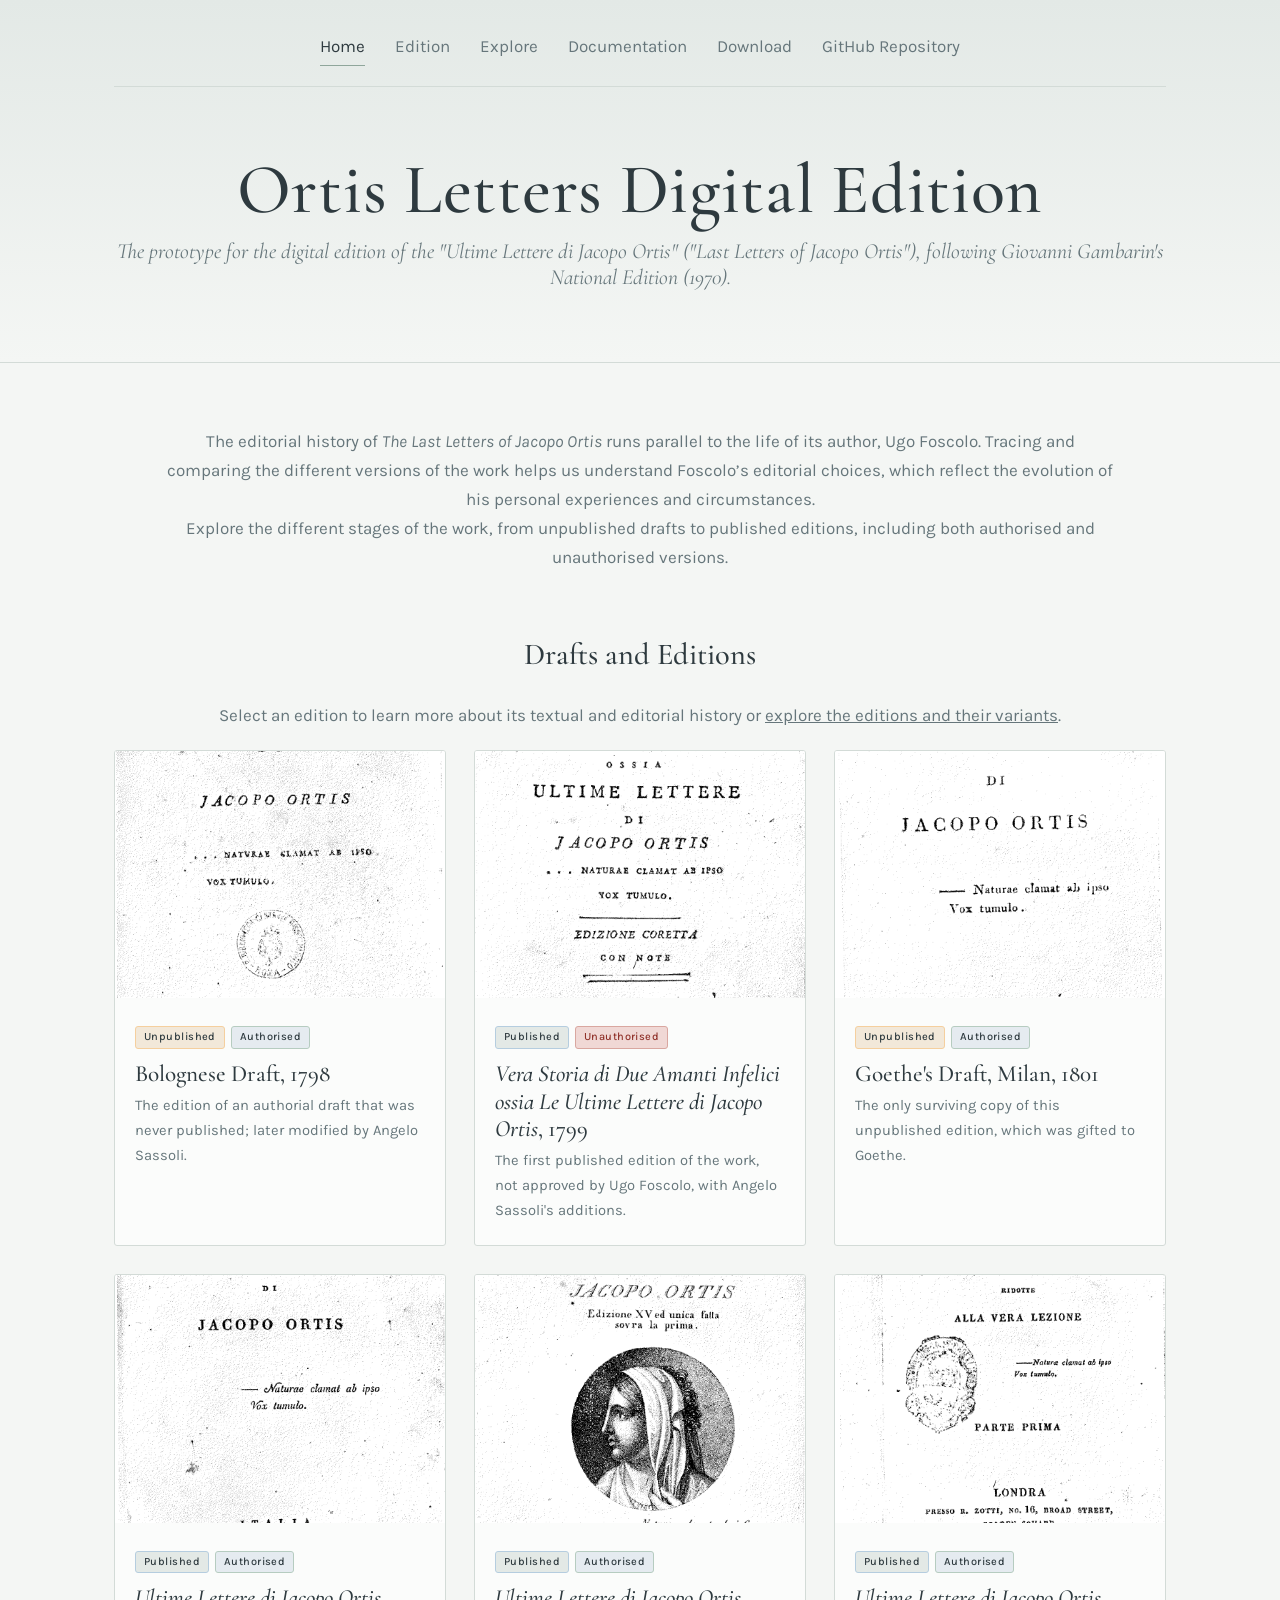
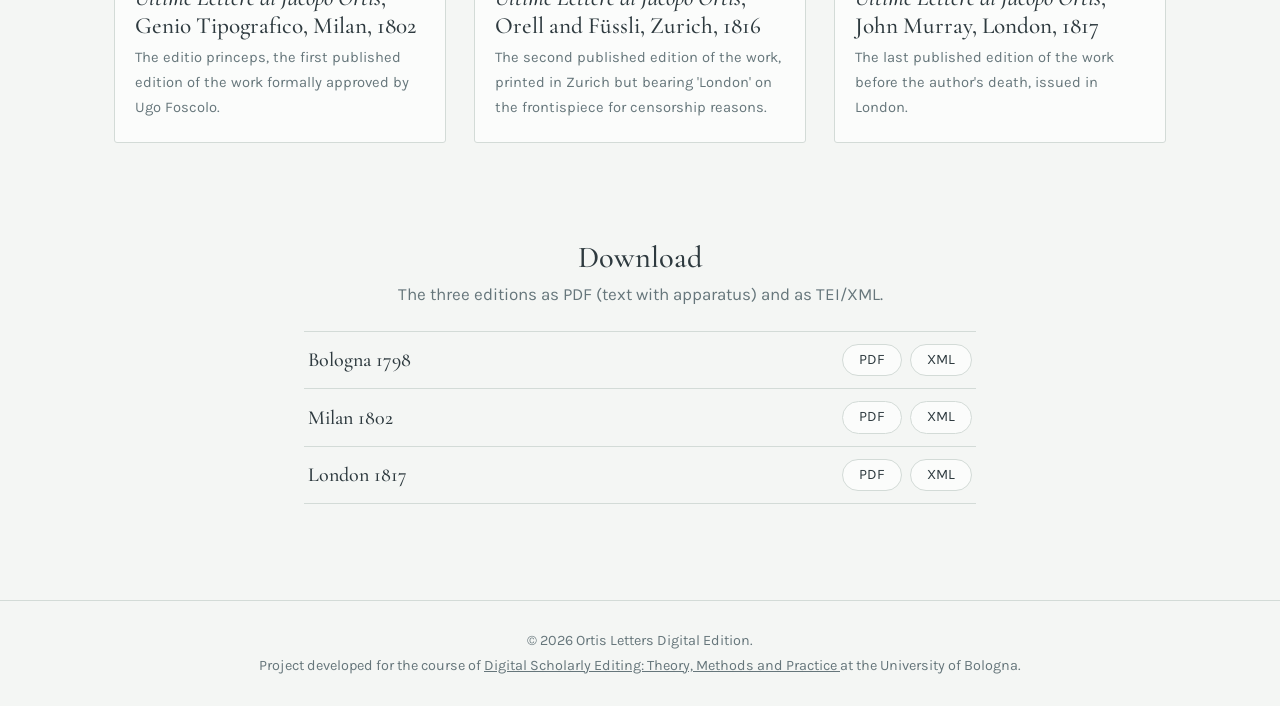
==== commit 25744af8: "Final corrections (I hope)" ====
--- a/index.html
+++ b/index.html
@@ -43,6 +43,9 @@
                 <a href="edition.html">Edition</a>
                 <a href="explore.html">Explore</a>
                 <a href="documentation.html">Documentation</a>
+                <a href="index.html#download">Download</a>
+                <a href="https://github.com/theair-hub/OrtisLetters" target="_blank" rel="noopener noreferrer">GitHub
+                    Repository</a>
             </nav>
 
             <h1>Ortis Letters Digital Edition</h1>
@@ -220,6 +223,34 @@
             </div>
         </section>
 
+        <section class="downloads" id="download">
+            <h2>Download</h2>
+            <p>The three editions as PDF (text with apparatus) and as TEI/XML.</p>
+            <ul class="dl-list">
+                <li>
+                    <strong>Bologna 1798</strong>
+                    <span class="files">
+                        <a href="PDF_files/Ortis_Letters_1798_Bologna.pdf" download>PDF</a>
+                        <a href="data/ortis_1798.xml" download>XML</a>
+                    </span>
+                </li>
+                <li>
+                    <strong>Milan 1802</strong>
+                    <span class="files">
+                        <a href="PDF_files/Ortis_Letters_1802_Milan.pdf" download>PDF</a>
+                        <a href="data/ortis_1802.xml" download>XML</a>
+                    </span>
+                </li>
+                <li>
+                    <strong>London 1817</strong>
+                    <span class="files">
+                        <a href="PDF_files/Ortis_Letters_1817_London.pdf" download>PDF</a>
+                        <a href="data/ortis_1817_1.xml" download>XML</a>
+                    </span>
+                </li>
+            </ul>
+        </section>
+
     </main>
 
     <footer>
--- a/css/style.css
+++ b/css/style.css
@@ -1,384 +1,628 @@
 :root {
+
   --bg: #F4F6F4;
+
   --paper: #FBFCFB;
+
   --mist: #E3E9E6;
+
   --line: #D3DBD7;
+
   --ink: #2E3A3F;
+
   --soft: #66767B;
+
   --sage: #8FA69B;
+
   --slate: #6D8794;
+
   --rose: #C9A9A0;
+
   --serif: 'Cormorant Garamond', Georgia, serif;
+
   --sans: 'Karla', system-ui, sans-serif;
+
 }
 
 * {
+
   box-sizing: border-box;
+
   margin: 0
 }
 
 html {
+
   scroll-behavior: smooth
 }
 
 body {
+
   background: var(--bg);
+
   color: var(--ink);
+
   font: 17px/1.7 var(--sans)
 }
 
 a {
+
   color: inherit
 }
 
 :focus-visible {
+
   outline: 2px solid var(--slate);
+
   outline-offset: 3px
 }
 
 /* Hero */
+
 .hero {
+
   background: linear-gradient(180deg, var(--mist), var(--bg));
+
   border-bottom: 1px solid var(--line)
 }
 
 .hero-inner {
+
   max-width: 1100px;
+
   margin: 0 auto;
+
   padding: 28px 24px 72px
 }
 
 .nav {
+
   display: flex;
+
   flex-wrap: wrap;
+
   gap: 6px 30px;
+
   justify-content: center;
+
   padding-bottom: 20px;
+
   border-bottom: 1px solid var(--line)
 }
 
 .nav a {
+
   text-decoration: none;
+
   color: var(--soft);
+
   padding: 4px 0;
+
   border-bottom: 1px solid transparent;
+
   transition: color .2s, border-color .2s
 }
 
 .nav a:hover,
+
 .nav a[aria-current="page"] {
+
   color: var(--ink);
+
   border-color: var(--sage)
 }
 
 .hero h1 {
+
   font: 500 clamp(2.6rem, 6vw, 4.4rem)/1.1 var(--serif);
+
   text-align: center;
+
   margin-top: 64px;
+
   letter-spacing: .01em
 }
 
 .hero p.sub {
+
   font: italic 400 1.35rem var(--serif);
+
   color: var(--soft);
+
   text-align: center;
+
   margin-top: 10px
 }
 
 .hero.small .hero-inner {
+
   padding-bottom: 40px
 }
 
 .hero.small h1 {
+
   font-size: clamp(2rem, 4vw, 3rem);
+
   margin-top: 40px
 }
 
 /* Intro */
+
 .intro {
+
   max-width: 1000px;
+
   margin: 64px auto 0;
+
   padding: 0 24px;
+
   text-align: center;
+
   color: var(--soft)
 }
 
 /* Cards */
+
 .editions {
+
   max-width: 1100px;
+
   margin: 64px auto 96px;
+
   padding: 0 24px
 }
 
 .editions h2 {
+
   font: 500 1.9rem var(--serif);
+
   margin-bottom: 28px;
+
   text-align: center
 }
 
 .grid {
+
   display: grid;
+
   grid-template-columns: repeat(auto-fill, minmax(300px, 1fr));
+
   gap: 28px
 }
 
 .card {
+
   display: block;
+
   text-decoration: none;
+
+  background: var(--paper);
+
+  border: 1px solid var(--line);
+
+  border-radius: 3px;
+
+  overflow: hidden;
+
+  transition: border-color .25s, transform .25s
+}
+
+.card:hover {
+
+  border-color: var(--sage);
+
+  transform: translateY(-3px)
+}
+
+.card .img {
+
+  aspect-ratio: 4/3;
+
+  background: var(--mist)
+}
+
+.card img {
+
+  width: 100%;
+
+  height: 100%;
+
+  object-fit: cover;
+
+  display: block
+}
+
+.card .txt {
+
+  padding: 18px 20px 22px
+}
+
+.card h3 {
+
+  font: 500 1.45rem/1.2 var(--serif)
+}
+
+.card p {
+
+  font-size: .92rem;
+
+  color: var(--soft);
+
+  margin-top: 4px
+}
+
+/* Card tags */
+
+.tags {
+
+  display: flex;
+
+  flex-wrap: wrap;
+
+  gap: 6px;
+
+  margin-bottom: 12px;
+
+}
+
+.tag {
+
+  display: inline-block;
+
+  padding: 3px 9px;
+
+  border-radius: 3px;
+
+  font: 500 0.72rem/1.4 var(--sans);
+
+  letter-spacing: 0.02em;
+
+  border: 1px solid var(--line);
+
+  color: var(--ink);
+
+  background: var(--mist);
+
+}
+
+/* Status tags on edition cards */
+
+.editions .card .tags {
+
+  display: flex;
+
+  flex-wrap: wrap;
+
+  gap: 6px;
+
+  margin: 0 0 12px;
+
+}
+
+.editions .card .tag {
+
+  display: inline-block;
+
+  width: fit-content;
+
+  padding: 2px 8px;
+
+  margin: 10px 0 0;
+
+  border: 1px solid var(--line);
+
+  border-radius: 3px;
+
+  background: var(--mist);
+
+  color: var(--ink);
+
+  font-family: var(--sans);
+
+  font-size: 11px;
+
+  font-weight: 500;
+
+  line-height: 1.5;
+
+  letter-spacing: 0.04em;
+
+}
+
+/* Different status colours */
+
+.editions .card .tag.published {
+
+  background: #e3e9e6;
+
+  border-color: #b5cddf;
+
+}
+
+.editions .card .tag.unpublished {
+
+  background: #f2e8d9;
+
+  border-color: #f5cf9e;
+
+}
+
+.editions .card .tag.authorised {
+
+  background: #e5ebf0;
+
+  border-color: #b6ccc0;
+
+}
+
+.editions .card .tag.unauthorised {
+
+  background: #f0d8d5;
+
+  border-color: #d9a7a0;
+
+  color: #8f3028;
+
+}
+
+/* Documentation */
+
+.doc {
+
+  max-width: 1120px;
+
+  margin: 56px auto 96px;
+
+  padding: 0 24px;
+
+  display: grid;
+
+  grid-template-columns: 220px minmax(0, 1fr);
+
+  gap: 56px
+}
+
+.doc article {
+
+  min-width: 0
+}
+
+.doc table {
+
+  width: 100%;
+
+  font-size: .88rem
+}
+
+.doc th,
+
+.doc td {
+
+  padding: 6px 8px;
+
+  overflow-wrap: anywhere
+}
+
+.doc th:first-child,
+
+.doc td:first-child {
+
+  white-space: nowrap
+}
+
+.toc {
+
+  position: sticky;
+
+  top: 24px;
+
+  align-self: start
+}
+
+.toc strong {
+
+  font: 500 1.2rem var(--serif);
+
+  display: block;
+
+  margin-bottom: 10px
+}
+
+.toc a {
+
+  display: block;
+
+  text-decoration: none;
+
+  color: var(--soft);
+
+  padding: 6px 0 6px 14px;
+
+  border-left: 2px solid var(--line);
+
+  font-size: .95rem;
+
+  transition: .2s
+}
+
+.toc a:hover {
+
+  color: var(--ink)
+}
+
+.toc a.active {
+
+  color: var(--ink);
+
+  border-color: var(--slate)
+}
+
+.doc section {
+
+  padding-bottom: 44px;
+
+  scroll-margin-top: 24px
+}
+
+.doc h2 {
+
+  font: 500 2rem/1.2 var(--serif);
+
+  margin-bottom: 12px
+}
+
+.doc p {
+
+  max-width: 62ch;
+
+  margin-bottom: 14px;
+
+  color: #3e4b50
+}
+
+.doc h2+p {
+
+  margin-top: 4px
+}
+
+footer {
+
+  border-top: 1px solid var(--line);
+
+  text-align: center;
+
+  padding: 28px 24px;
+
+  color: var(--soft);
+
+  font-size: .9rem
+}
+
+@media(max-width:760px) {
+
+  .doc {
+
+    grid-template-columns: 1fr;
+
+    gap: 24px
+  }
+
+  .toc {
+
+    position: static;
+
+    display: flex;
+
+    flex-wrap: wrap;
+
+    gap: 6px 18px;
+
+    padding-bottom: 16px;
+
+    border-bottom: 1px solid var(--line)
+  }
+
+  .toc strong {
+
+    width: 100%;
+
+    margin: 0
+  }
+
+  .toc a {
+
+    border: 0;
+
+    padding: 2px 0
+  }
+
+  .toc a.active {
+
+    text-decoration: underline;
+
+    text-decoration-color: var(--slate);
+
+    text-underline-offset: 5px
+  }
+
+}
+
+@media(prefers-reduced-motion:reduce) {
+
+  * {
+
+    transition: none !important;
+
+    scroll-behavior: auto !important
+  }
+
+}
+
+/* People and Places: compact three-column layout */
+
+.explore {
+  max-width: 1500px;
+  margin: 32px auto 64px;
+  padding: 0 28px;
+}
+
+.explore-layout {
+  display: grid;
+  grid-template-columns: 235px minmax(0, 1fr) 275px;
+  gap: 20px;
+  align-items: start;
+  margin: 30px;
+}
+
+.explore-sidebar {
+  position: sticky;
+  top: 20px;
+  min-width: 0;
+  max-height: calc(100vh - 40px);
+  overflow-y: auto;
+  padding: 18px;
   background: var(--paper);
   border: 1px solid var(--line);
   border-radius: 3px;
-  overflow: hidden;
-  transition: border-color .25s, transform .25s
-}
-
-.card:hover {
-  border-color: var(--sage);
-  transform: translateY(-3px)
-}
-
-.card .img {
-  aspect-ratio: 4/3;
-  background: var(--mist)
-}
-
-.card img {
+}
+
+.explore-sidebar h2 {
+  margin: 0 0 14px;
+  font: 500 1.75rem/1.15 var(--serif);
+}
+
+.explore-search {
+  display: block;
   width: 100%;
-  height: 100%;
-  object-fit: cover;
-  display: block
-}
-
-.card .txt {
-  padding: 18px 20px 22px
-}
-
-.card h3 {
-  font: 500 1.45rem/1.2 var(--serif)
-}
-
-.card p {
-  font-size: .92rem;
+  margin: 0 0 14px;
+  padding: 8px 10px;
+  font: inherit;
+  font-size: .9rem;
+  color: var(--ink);
+  background: var(--bg);
+  border: 1px solid var(--line);
+  border-radius: 3px;
+}
+
+.explore-search::placeholder {
   color: var(--soft);
-  margin-top: 4px
-}
-
-
-/* Card tags */
-
-.tags {
+}
+
+.explore-search:focus {
+  outline: 2px solid var(--slate);
+  outline-offset: 2px;
+}
+
+.filters {
   display: flex;
   flex-wrap: wrap;
   gap: 6px;
-  margin-bottom: 12px;
-}
-
-.tag {
-  display: inline-block;
-  padding: 3px 9px;
-  border-radius: 3px;
-  font: 500 0.72rem/1.4 var(--sans);
-  letter-spacing: 0.02em;
-  border: 1px solid var(--line);
-  color: var(--ink);
-  background: var(--mist);
-}
-
-
-/* Status tags on edition cards */
-
-.editions .card .tags {
-  display: flex;
-  flex-wrap: wrap;
-  gap: 6px;
-  margin: 0 0 12px;
-}
-
-.editions .card .tag {
-  display: inline-block;
-  width: fit-content;
-  padding: 2px 8px;
-  margin: 10px 0 0;
-  border: 1px solid var(--line);
-  border-radius: 3px;
-  background: var(--mist);
-  color: var(--ink);
-  font-family: var(--sans);
-  font-size: 11px;
-  font-weight: 500;
-  line-height: 1.5;
-  letter-spacing: 0.04em;
-}
-
-/* Different status colours */
-
-.editions .card .tag.published {
-  background: #e3e9e6;
-  border-color: #b5cddf;
-}
-
-.editions .card .tag.unpublished {
-  background: #f2e8d9;
-  border-color: #f5cf9e;
-}
-
-.editions .card .tag.authorised {
-  background: #e5ebf0;
-  border-color: #b6ccc0;
-}
-
-.editions .card .tag.unauthorised {
-  background: #f0d8d5;
-  border-color: #d9a7a0;
-  color: #8f3028;
-}
-
-
-/* Documentation */
-.doc {
-  max-width: 1120px;
-  margin: 56px auto 96px;
-  padding: 0 24px;
-  display: grid;
-  grid-template-columns: 220px minmax(0, 1fr);
-  gap: 56px
-}
-
-.doc article {
-  min-width: 0
-}
-
-.doc table {
-  width: 100%;
-  font-size: .88rem
-}
-
-.doc th,
-.doc td {
-  padding: 6px 8px;
-  overflow-wrap: anywhere
-}
-
-.doc th:first-child,
-.doc td:first-child {
-  white-space: nowrap
-}
-
-.toc {
-  position: sticky;
-  top: 24px;
-  align-self: start
-}
-
-.toc strong {
-  font: 500 1.2rem var(--serif);
-  display: block;
-  margin-bottom: 10px
-}
-
-.toc a {
-  display: block;
-  text-decoration: none;
-  color: var(--soft);
-  padding: 6px 0 6px 14px;
-  border-left: 2px solid var(--line);
-  font-size: .95rem;
-  transition: .2s
-}
-
-.toc a:hover {
-  color: var(--ink)
-}
-
-.toc a.active {
-  color: var(--ink);
-  border-color: var(--slate)
-}
-
-.doc section {
-  padding-bottom: 44px;
-  scroll-margin-top: 24px
-}
-
-.doc h2 {
-  font: 500 2rem/1.2 var(--serif);
-  margin-bottom: 12px
-}
-
-.doc p {
-  max-width: 62ch;
   margin-bottom: 14px;
-  color: #3e4b50
-}
-
-.doc h2+p {
-  margin-top: 4px
-}
-
-footer {
-  border-top: 1px solid var(--line);
-  text-align: center;
-  padding: 28px 24px;
-  color: var(--soft);
-  font-size: .9rem
-}
-
-@media(max-width:760px) {
-  .doc {
-    grid-template-columns: 1fr;
-    gap: 24px
-  }
-
-  .toc {
-    position: static;
-    display: flex;
-    flex-wrap: wrap;
-    gap: 6px 18px;
-    padding-bottom: 16px;
-    border-bottom: 1px solid var(--line)
-  }
-
-  .toc strong {
-    width: 100%;
-    margin: 0
-  }
-
-  .toc a {
-    border: 0;
-    padding: 2px 0
-  }
-
-  .toc a.active {
-    text-decoration: underline;
-    text-decoration-color: var(--slate);
-    text-underline-offset: 5px
-  }
-}
-
-@media(prefers-reduced-motion:reduce) {
-  * {
-    transition: none !important;
-    scroll-behavior: auto !important
-  }
-}
-
-/*Characters and Places pages*/
-
-.explore {
-  max-width: 1100px;
-  margin: 48px auto 40px;
-  padding: 0 24px;
-  display: grid;
-  grid-template-columns: 1fr;
-  gap: 32px;
-  align-items: start
-}
-
-.filters {
-  display: flex;
-  flex-wrap: wrap;
-  gap: 8px;
-  margin-bottom: 14px
+}
+
+.explore-sidebar .filters {
+  flex-direction: column;
+  align-items: stretch;
 }
 
 .filters button,
@@ -388,91 +632,136 @@
   background: var(--paper);
   border: 1px solid var(--line);
   border-radius: 999px;
-  padding: 5px 16px;
+  padding: 5px 12px;
   cursor: pointer;
-  transition: border-color .2s, background .2s
+  transition: border-color .2s, background .2s;
+}
+
+.filters button {
+  text-align: left;
+  font-size: .84rem;
 }
 
 .filters button:hover,
 .roster-grid button:hover {
-  border-color: var(--sage)
+  border-color: var(--sage);
 }
 
 .filters button[aria-pressed="true"] {
   background: var(--mist);
-  border-color: var(--sage)
+  border-color: var(--sage);
+}
+
+.roster-grid {
+  display: flex;
+  flex-direction: column;
+  gap: 4px;
+}
+
+.roster-grid button {
+  display: flex;
+  flex-direction: column;
+  align-items: flex-start;
+  width: 100%;
+  padding: 7px 10px;
+  border-radius: 3px;
+  text-align: left;
+  line-height: 1.25;
+  font-size: .9rem;
+}
+
+.roster-grid button small {
+  margin: 3px 0 0;
+  color: var(--soft);
+  font-size: .76rem;
+}
+
+.roster-grid button.selected {
+  background: var(--mist);
+  border-color: var(--sage);
+}
+
+.roster-grid button[hidden] {
+  display: none;
+}
+
+.explore-stage {
+  min-width: 0;
 }
 
 .viz {
   background: var(--paper);
   border: 1px solid var(--line);
   border-radius: 3px;
-  overflow: hidden
+  overflow: hidden;
 }
 
 #graph {
+  display: block;
   width: 100%;
   height: auto;
-  aspect-ratio: 800/560;
-  display: block
+  aspect-ratio: 1000 / 560;
 }
 
 #map {
-  height: 560px;
-  background: var(--mist)
+  width: 100%;
+  height: min(65vh, 540px);
+  min-height: 380px;
+  background: var(--mist);
 }
 
 .legend {
   display: flex;
   flex-wrap: wrap;
-  gap: 6px 22px;
-  margin-top: 12px;
-  font-size: .88rem;
-  color: var(--soft)
+  gap: 6px 18px;
+  margin-top: 10px;
+  font-size: .82rem;
+  color: var(--soft);
 }
 
 .legend i {
   display: inline-block;
-  width: 11px;
-  height: 11px;
+  width: 10px;
+  height: 10px;
+  margin-right: 6px;
   border-radius: 50%;
-  margin-right: 7px;
-  vertical-align: -1px
+  vertical-align: -1px;
 }
 
 .legend .sage {
-  background: var(--sage)
+  background: var(--sage);
 }
 
 .legend .rose {
-  background: var(--rose)
+  background: var(--rose);
 }
 
 .legend .dashed {
   background: transparent;
-  border: 1.5px dashed var(--slate)
+  border: 1.5px dashed var(--slate);
 }
 
 .note-err {
-  padding: 28px;
-  color: var(--soft)
+  padding: 24px;
+  color: var(--soft);
 }
 
 .note-err code {
+  padding: 1px 6px;
   background: var(--mist);
-  padding: 1px 6px;
-  border-radius: 3px
-}
-
-/* graph */
+  border-radius: 3px;
+}
+
+/* Graph */
+
 .link {
   stroke: #BCC8C2;
-  stroke-width: 1.4
+  stroke-width: 1.4;
 }
 
 .link.active {
   stroke: var(--slate);
-  stroke-width: 2.2
+  stroke-width: 2.2;
 }
 
 .linklabel {
@@ -483,40 +772,40 @@
   paint-order: stroke;
   stroke: var(--paper);
   stroke-width: 4px;
-  pointer-events: none
+  pointer-events: none;
 }
 
 .linklabel.active {
-  opacity: 1
+  opacity: 1;
 }
 
 .node {
   cursor: pointer;
-  outline: none
+  outline: none;
 }
 
 .node circle {
   stroke: var(--paper);
   stroke-width: 2.5;
-  transition: stroke .2s
+  transition: stroke .2s;
 }
 
 .node.character circle {
-  fill: var(--sage)
+  fill: var(--sage);
 }
 
 .node.mentioned circle {
-  fill: var(--rose)
+  fill: var(--rose);
 }
 
 .node:hover circle,
 .node:focus-visible circle {
-  stroke: var(--slate)
+  stroke: var(--slate);
 }
 
 .node.selected circle {
   stroke: var(--ink);
-  stroke-width: 3
+  stroke-width: 3;
 }
 
 .node text {
@@ -526,284 +815,396 @@
   paint-order: stroke;
   stroke: var(--paper);
   stroke-width: 4px;
-  pointer-events: none
+  pointer-events: none;
 }
 
 .node,
 .link,
 .linklabel {
-  transition: opacity .25s
+  transition: opacity .25s;
 }
 
 .faded {
-  opacity: .35
+  opacity: .35;
 }
 
 .dim {
-  opacity: .12
-}
-
-/* panel */
+  opacity: .12;
+}
+
+/* Details panel */
+
 .panel {
+  position: sticky;
+  top: 20px;
+  min-width: 0;
+  max-height: calc(100vh - 40px);
+  overflow-y: auto;
+  padding: 18px 20px;
   background: var(--paper);
   border: 1px solid var(--line);
   border-radius: 3px;
-  padding: 26px 26px 22px;
-  position: static
 }
 
 .panel h2 {
-  font: 500 2rem/1.15 var(--serif)
+  font: 500 1.65rem/1.15 var(--serif);
 }
 
 .chips {
   display: flex;
   flex-wrap: wrap;
   gap: 6px;
-  margin: 10px 0 14px
+  margin: 9px 0 12px;
 }
 
 .chip {
-  font-size: .8rem;
+  padding: 2px 9px;
   color: var(--soft);
   background: var(--mist);
   border-radius: 999px;
-  padding: 2px 11px
+  font-size: .75rem;
 }
 
 .panel p {
   color: #3e4b50;
-  font-size: .98rem;
-  line-height: 1.65
+  font-size: .9rem;
+  line-height: 1.55;
 }
 
 .panel h3 {
-  font: 500 1.15rem var(--serif);
-  margin: 20px 0 6px;
-  color: var(--ink)
+  margin: 17px 0 5px;
+  color: var(--ink);
+  font: 500 1.08rem var(--serif);
 }
 
 .panel ul {
+  padding: 0;
   list-style: none;
-  padding: 0;
-  font-size: .95rem
+  font-size: .87rem;
 }
 
 .panel li {
   padding: 3px 0;
-  color: #3e4b50
+  color: #3e4b50;
+  overflow-wrap: anywhere;
 }
 
 .panel li strong {
+  color: var(--ink);
   font-weight: 500;
-  color: var(--ink)
 }
 
 .panel a {
   color: var(--slate);
-  text-underline-offset: 3px
+  text-underline-offset: 3px;
 }
 
 .panel button.inline {
-  font: inherit;
+  padding: 0;
   color: var(--slate);
   background: none;
   border: 0;
-  padding: 0;
+  font: inherit;
+  text-decoration: underline;
+  text-underline-offset: 3px;
   cursor: pointer;
-  text-decoration: underline;
-  text-underline-offset: 3px
-}
-
-/* roster */
+}
+
+/* Compatibility for any remaining roster outside the new layout */
+
 .roster {
   max-width: 1100px;
   margin: 0 auto 96px;
-  padding: 0 24px
+  padding: 0 24px;
 }
 
 .roster h2 {
+  margin-bottom: 14px;
   font: 500 1.6rem var(--serif);
-  margin-bottom: 14px
-}
-
-.roster-grid {
-  display: flex;
-  flex-wrap: wrap;
-  gap: 8px
-}
-
-.roster-grid button small {
-  color: var(--soft);
-  margin-left: 6px
-}
-
-@media(max-width:860px) {
+}
+
+/* Responsive layout */
+
+@media (max-width: 1050px) {
+  .explore-layout {
+    grid-template-columns: 210px minmax(0, 1fr);
+    gap: 16px;
+  }
+
+  .explore-sidebar {
+    grid-row: 1 / span 2;
+  }
+
+  .panel {
+    position: static;
+    grid-column: 2;
+    max-height: none;
+  }
+
+  #map {
+    height: 460px;
+  }
+}
+
+@media (max-width: 680px) {
   .explore {
-    grid-template-columns: 1fr
-  }
-
+    margin: 24px auto 48px;
+    padding: 0 14px;
+  }
+
+  .explore-layout {
+    grid-template-columns: minmax(0, 1fr);
+    gap: 14px;
+  }
+
+  .explore-sidebar,
   .panel {
-    position: static
+    position: static;
+    grid-column: auto;
+    grid-row: auto;
+    max-height: none;
+  }
+
+  .explore-sidebar .filters {
+    flex-direction: row;
+    flex-wrap: wrap;
+  }
+
+  .explore-sidebar .filters button {
+    width: auto;
+  }
+
+  .roster-grid {
+    display: grid;
+    grid-template-columns: repeat(2, minmax(0, 1fr));
   }
 
   #map {
-    height: 400px
-  }
-}
-
-@media(prefers-reduced-motion:reduce) {
+    height: 400px;
+    min-height: 320px;
+  }
+
+  .panel {
+    padding: 16px;
+  }
+}
+
+@media (prefers-reduced-motion: reduce) {
 
   .node,
   .link,
   .linklabel {
-    transition: none
-  }
-}
-
-/* Digital edition page (extends style.css)
-   If you pasted an older version of this block into style.css, delete it and paste this one instead. */
+    transition: none;
+  }
+}
+
+/* Digital edition page (extends style.css) */
+
 .ed-switch {
+
   max-width: 1100px;
+
   margin: 36px auto 0;
+
   padding: 0 24px;
+
   display: flex;
+
   flex-wrap: wrap;
+
   gap: 8px;
+
   justify-content: center
 }
 
 .ed-switch button {
+
   font: inherit;
+
   color: var(--ink);
+
   background: var(--paper);
+
   border: 1px solid var(--line);
+
   border-radius: 999px;
+
   padding: 6px 20px;
+
   cursor: pointer;
+
   transition: border-color .2s, background .2s
 }
 
 .ed-switch button:hover {
+
   border-color: var(--sage)
 }
 
 .ed-switch button[aria-pressed="true"] {
+
   background: var(--mist);
+
   border-color: var(--sage)
 }
 
 #ed-root {
+
   min-height: 40vh
 }
 
 #ed-root[aria-busy="true"] {
+
   opacity: .5
 }
 
 .note-err {
+
   max-width: 640px;
+
   margin: 48px auto;
+
   padding: 0 24px;
+
   color: var(--soft)
 }
 
 .note-err code {
+
   background: var(--mist);
+
   padding: 1px 6px;
+
   border-radius: 3px
 }
 
 .edition {
+
   max-width: 1320px;
+
   margin: 36px auto 96px;
+
   padding: 0 24px
 }
 
 .ed-title {
+
   font: 500 clamp(1.7rem, 3.4vw, 2.5rem)/1.2 var(--serif)
 }
 
 .ed-author {
+
   color: var(--soft);
+
   margin-top: 4px
 }
 
 /* about */
+
 .ed-about {
+
   margin-top: 18px;
+
+  background: var(--paper);
+
+  border: 1px solid var(--line);
+
+  border-radius: 3px;
+
+  padding: 0 20px
+}
+
+.ed-about-extra {
+  margin-bottom: 18px;
+  padding-bottom: 6px;
+  border-bottom: 1px solid var(--line);
+}
+
+.ed-about summary {
+
+  cursor: pointer;
+
+  padding: 12px 0;
+
+  font: 500 1.15rem var(--serif)
+}
+
+.ed-about-body {
+
+  padding: 0 0 18px;
+
+  font-size: .95rem;
+
+  color: #3e4b50
+}
+
+.ed-about h3 {
+
+  font: 500 1.1rem var(--serif);
+
+  margin: 16px 0 6px;
+
+  color: var(--ink)
+}
+
+.ed-about ul {
+
+  padding-left: 1.2em
+}
+
+.witlist {
+
+  display: grid;
+
+  grid-template-columns: auto 1fr;
+
+  gap: 4px 18px
+}
+
+.witlist dt {
+
+  font-weight: 500;
+
+  color: var(--slate)
+}
+
+.witlist dd {
+
+  margin: 0
+}
+
+.ed-about a {
+
+  color: var(--slate);
+
+  text-underline-offset: 3px
+}
+
+/* controls */
+
+
+.ed-controls {
+  display: flex;
+  flex-direction: column;
+  gap: 16px;
+  padding: 14px 16px;
   background: var(--paper);
   border: 1px solid var(--line);
   border-radius: 3px;
-  padding: 0 20px
-}
-
-.ed-about summary {
-  cursor: pointer;
-  padding: 12px 0;
-  font: 500 1.15rem var(--serif)
-}
-
-.ed-about-body {
-  padding: 0 0 18px;
-  font-size: .95rem;
-  color: #3e4b50
-}
-
-.ed-about h3 {
-  font: 500 1.1rem var(--serif);
-  margin: 16px 0 6px;
-  color: var(--ink)
-}
-
-.ed-about ul {
-  padding-left: 1.2em
-}
-
-.witlist {
-  display: grid;
-  grid-template-columns: auto 1fr;
-  gap: 4px 18px
-}
-
-.witlist dt {
-  font-weight: 500;
-  color: var(--slate)
-}
-
-.witlist dd {
-  margin: 0
-}
-
-.ed-about a {
-  color: var(--slate);
-  text-underline-offset: 3px
-}
-
-/* controls */
-.ed-controls {
-  display: flex;
-  flex-wrap: wrap;
-  gap: 18px 36px;
-  align-items: flex-start;
-  margin: 24px 0 32px;
-  padding: 16px 20px;
-  background: var(--paper);
-  border: 1px solid var(--line);
-  border-radius: 3px;
-  font-size: .93rem
+  font-size: .9rem;
 }
 
 .ctl {
   border: 0;
   padding: 0;
   margin: 0;
-  min-width: 0
+  min-width: 0;
 }
 
 .ctl label {
   display: block;
-  color: var(--ink)
+  margin: 3px 0;
+  color: var(--ink);
 }
 
 .ctl legend {
@@ -812,43 +1213,22 @@
   text-transform: uppercase;
   color: var(--soft);
   padding: 0;
-  margin-bottom: 4px
-}
-
-.ctl-toggles label,
-.ctl-types label {
-  margin: 3px 0;
-  display: block
-}
-
-.ctl-types {
-  display: flex;
-  flex-wrap: wrap;
-  gap: 2px 20px;
-  max-width: 520px
-}
-
-.ctl-types legend {
-  width: 100%
-}
-
-.ctl-types label {
-  display: inline-block
+  margin-bottom: 4px;
 }
 
 .ctl .n {
-  color: var(--soft)
+  color: var(--soft);
 }
 
 .ctl input {
-  accent-color: var(--slate)
+  accent-color: var(--slate);
 }
 
 .ctl-compare {
   display: flex;
   flex-direction: column;
   gap: 8px;
-  align-items: flex-start
+  align-items: flex-start;
 }
 
 .btn {
@@ -859,630 +1239,877 @@
   border-radius: 999px;
   padding: 6px 16px;
   cursor: pointer;
-  transition: border-color .2s
+  transition: border-color .2s;
 }
 
 .btn:hover:not(:disabled) {
-  border-color: var(--sage)
+  border-color: var(--sage);
 }
 
 .btn:disabled {
   opacity: .5;
-  cursor: default
-}
-
-/* layout: contents | window(s) | apparatus */
+  cursor: default;
+}
+
+
+/* layout: sidebar (controlli + sezioni) | finestra/e | apparato */
+
 .ed-layout {
   display: grid;
-  grid-template-columns: 170px minmax(0, 1fr) 340px;
+  grid-template-columns: 230px minmax(0, 1fr) 340px;
   gap: 32px;
-  align-items: start
+  align-items: start;
 }
 
 .ed-layout.multi {
-  grid-template-columns: minmax(0, 1fr) 330px
+  grid-template-columns: 230px minmax(0, 1fr) 330px;
 }
 
 .no-apparatus .ed-layout {
-  grid-template-columns: 170px minmax(0, 1fr)
-}
-
-.no-apparatus .ed-layout.multi {
-  grid-template-columns: minmax(0, 1fr)
+  grid-template-columns: 230px minmax(0, 1fr);
 }
 
 .no-apparatus .ed-apparatus {
-  display: none
-}
-
-.ed-toc {
+  display: none;
+}
+
+.ed-side {
   position: sticky;
   top: 24px;
-  align-self: start
-}
-
-.ed-layout.multi .ed-toc {
-  grid-column: 1/-1;
-  position: static;
-  display: flex;
-  flex-wrap: wrap;
-  gap: 6px 18px;
-  padding-bottom: 12px;
-  border-bottom: 1px solid var(--line)
-}
-
-.ed-layout.multi .ed-toc strong {
-  width: 100%;
-  margin: 0
-}
-
-.ed-layout.multi .ed-toc a {
-  border: 0;
-  padding: 2px 0
-}
-
-.ed-layout.multi .ed-toc a.active {
-  text-decoration: underline;
-  text-decoration-color: var(--slate);
-  text-underline-offset: 5px
-}
-
-/* windows */
-.ed-panes {
-  display: flex;
-  gap: 16px;
-  min-width: 0
-}
-
-.ed-panes.multi {
-  position: sticky;
-  top: 16px;
-  height: calc(100vh - 32px);
-  overflow-x: auto
-}
-
-.pane {
-  flex: 1 1 0;
-  min-width: 0;
+  align-self: start;
+  max-height: calc(100vh - 48px);
+  overflow-y: auto;
   display: flex;
   flex-direction: column;
+  gap: 16px;
+  min-width: 0;
+}
+
+.ed-toc {
+  position: static;
+}
+
+/* windows */
+
+.ed-panes {
+
+  display: flex;
+
+  gap: 16px;
+
+  min-width: 0
+}
+
+.ed-panes.multi {
+
+  position: sticky;
+
+  top: 16px;
+
+  height: calc(100vh - 32px);
+
+  overflow-x: auto
+}
+
+.pane {
+
+  flex: 1 1 0;
+
+  min-width: 0;
+
+  display: flex;
+
+  flex-direction: column;
+
   background: var(--paper);
+
   border: 1px solid var(--line);
+
   border-radius: 3px
 }
 
 .ed-panes.multi .pane {
+
   min-width: 320px;
+
   min-height: 0
 }
 
 .pane-head {
+
   display: flex;
+
   gap: 8px;
+
   align-items: center;
+
   padding: 10px 12px;
+
   background: var(--paper);
+
   border-bottom: 1px solid var(--line);
+
   border-radius: 3px 3px 0 0;
+
   position: sticky;
+
   top: 0;
+
   z-index: 5
 }
 
 .ed-panes.multi .pane-head {
+
   position: static
 }
 
 .pane-select {
+
   flex: 1;
+
   min-width: 0;
+
   font: inherit;
+
   font-size: .9rem;
+
   color: var(--ink);
+
   background: var(--bg);
+
   border: 1px solid var(--line);
+
   border-radius: 3px;
+
   padding: 5px 8px;
+
   text-overflow: ellipsis
 }
 
 .pane-close {
+
   flex: none;
+
   width: 30px;
+
   height: 30px;
+
   font-size: 1.3rem;
+
   line-height: 1;
+
   color: var(--soft);
+
   background: none;
+
   border: 1px solid transparent;
+
   border-radius: 50%;
+
   cursor: pointer
 }
 
 .pane-close:hover {
+
   border-color: var(--line);
+
   color: var(--ink)
 }
 
 .pane-note {
+
   margin: 0;
+
   padding: 6px 14px;
+
   font: .82rem/1.4 var(--sans);
+
   color: var(--soft);
+
   background: var(--mist)
 }
 
 .pane-note[hidden] {
+
   display: none
 }
 
 .pane-body {
+
   padding: 24px 30px 32px
 }
 
 .ed-panes.multi .pane-body {
+
   flex: 1;
+
   min-height: 0;
+
   overflow: auto;
+
   padding: 18px 22px 28px
 }
 
 /* text */
+
 .ed-text {
+
   font: 400 1.22rem/1.85 var(--serif);
+
   color: var(--ink);
+
   max-width: 66ch
 }
 
 .ed-panes.multi .ed-text {
+
   max-width: none;
+
   font-size: 1.1rem;
+
   line-height: 1.75
 }
 
 .ed-text p {
+
   margin: 0 0 1em
 }
 
 .ed-section {
+
   margin-bottom: 56px;
+
   scroll-margin-top: 24px
 }
 
 .sec-label {
+
   font: 500 .8rem var(--sans);
+
   letter-spacing: .14em;
+
   text-transform: uppercase;
+
   color: var(--slate);
+
   margin: 0 0 10px;
+
   padding-top: 8px;
+
   border-top: 1px solid var(--line)
 }
 
 .part-title {
+
   font: 500 1.9rem var(--serif);
+
   margin: 8px 0 28px
 }
 
 .orig-head {
+
   font: 500 1.5rem/1.3 var(--serif);
+
   margin: 0 0 18px !important
 }
 
 .dateline {
+
   font-style: italic;
+
   color: var(--soft)
 }
 
 .signed {
+
   text-align: right;
+
   font-style: italic
 }
 
 .continuation {
+
   margin-top: 8px
 }
 
 .hi-italic {
+
   font-style: italic
 }
 
 .supplied::before {
+
   content: "["
+
 }
 
 .supplied::after {
+
   content: "]"
+
 }
 
 .ed-note {
+
   margin: 0 0 1.2em;
+
   padding: 10px 16px;
+
   background: var(--mist);
+
   border-left: 3px solid var(--sage);
+
   font: .92rem/1.55 var(--sans);
+
   color: #3e4b50
 }
 
 .ed-note-label {
+
   font-weight: 500;
+
   color: var(--slate)
 }
 
 /* people and places */
+
 .ent {
+
   color: inherit;
+
   text-decoration: underline dotted;
+
   text-decoration-color: var(--sage);
+
   text-underline-offset: 5px;
+
   cursor: pointer
 }
 
 .ent.placeName {
+
   text-decoration-color: var(--slate)
 }
 
 a.ent:hover,
+
 a.ent[aria-expanded="true"] {
+
   text-decoration-style: solid;
+
   background: rgba(143, 166, 155, .2)
 }
 
 .ent-pop {
+
   position: absolute;
+
   z-index: 60;
+
   width: min(340px, calc(100vw - 24px));
+
   max-height: 70vh;
+
   overflow: auto;
+
   background: var(--paper);
+
   border: 1px solid var(--sage);
+
   border-radius: 3px;
+
   box-shadow: 0 10px 28px rgba(46, 58, 63, .16);
+
   padding: 16px 18px 14px;
+
   font: .92rem/1.55 var(--sans);
+
   color: var(--ink)
 }
 
 .ent-pop[hidden] {
+
   display: none
 }
 
 .ep-name {
+
   font: 500 1.4rem/1.2 var(--serif);
+
   padding-right: 28px
 }
 
 .ep-close {
+
   position: absolute;
+
   top: 8px;
+
   right: 10px;
+
   width: 28px;
+
   height: 28px;
+
   font-size: 1.3rem;
+
   line-height: 1;
+
   color: var(--soft);
+
   background: none;
+
   border: 0;
+
   cursor: pointer
 }
 
 .ep-close:hover {
+
   color: var(--ink)
 }
 
 .ep-chips {
+
   display: flex;
+
   flex-wrap: wrap;
+
   gap: 6px;
+
   margin: 8px 0 10px
 }
 
 .ep-chip {
+
   font-size: .78rem;
+
   color: var(--soft);
+
   background: var(--mist);
+
   border-radius: 999px;
+
   padding: 1px 10px
 }
 
 .ep-desc {
+
   color: #3e4b50;
+
   margin-bottom: 8px
 }
 
 .ep-where {
+
   font-size: .86rem;
+
   color: var(--soft);
+
   margin-bottom: 6px
 }
 
 .ep-where strong {
+
   font-weight: 500;
+
   color: var(--ink)
 }
 
 .ent-pop a.ep-link {
+
   display: inline-block;
+
   margin-top: 4px;
+
   color: var(--slate);
+
   text-underline-offset: 3px
 }
 
 /* variants in the text */
+
 .app {
+
   position: relative
 }
 
 .app-block {
+
   display: block;
+
   margin: 0 0 1em
 }
 
 .app-mark {
+
   font: 600 .62rem/1 var(--sans);
+
   vertical-align: super;
+
   margin: 0 1px 0 3px;
+
   padding: 2px 5px;
+
   border: 1px solid var(--line);
+
   border-radius: 9px;
+
   background: var(--mist);
+
   color: var(--slate);
+
   cursor: pointer
 }
 
 .app-mark:hover,
+
 .app.active .app-mark {
+
   background: var(--sage);
+
   color: var(--paper);
+
   border-color: var(--sage)
 }
 
 .edition:not(.show-variants) .app-mark,
+
 .app.type-off .app-mark {
+
   display: none
 }
 
 .show-variants .app:not(.type-off) .reading:not([hidden]) {
+
   background: linear-gradient(transparent 62%, rgba(143, 166, 155, .32) 62%)
 }
 
 .show-variants .app:not(.type-off) .reading.alt {
+
   background: linear-gradient(transparent 62%, rgba(201, 169, 160, .5) 62%)
 }
 
 .show-variants .app-block:not(.type-off) .reading:not([hidden]) {
+
   background: none;
+
   border-left: 3px solid rgba(143, 166, 155, .6);
+
   padding-left: 14px
 }
 
 .show-variants .app-block:not(.type-off) .reading.alt {
+
   border-left-color: var(--rose)
 }
 
 .app.active .reading:not([hidden]) {
+
   background: linear-gradient(transparent 35%, rgba(109, 135, 148, .35) 35%) !important
 }
 
 .app.flash .reading {
+
   animation: flash 1.8s
 }
 
 @keyframes flash {
 
   0%,
+
   60% {
+
     background: rgba(201, 169, 160, .7)
   }
 
   100% {
+
     background: transparent
   }
+
 }
 
 /* apparatus panel */
+
 .ed-apparatus {
+
   position: sticky;
+
   top: 24px;
+
   max-height: calc(100vh - 48px);
+
   overflow: auto;
+
   background: var(--paper);
+
   border: 1px solid var(--line);
+
   border-radius: 3px;
+
   font: .92rem/1.6 var(--sans);
+
   color: #3e4b50
 }
 
 .ap-toggle {
+
   display: flex;
+
   width: 100%;
+
   justify-content: space-between;
+
   align-items: baseline;
+
   gap: 12px;
+
   padding: 14px 18px;
+
   font: inherit;
+
   color: inherit;
+
   text-align: left;
+
   background: var(--paper);
+
   border: 0;
+
   border-bottom: 1px solid var(--line);
+
   cursor: default;
+
   position: sticky;
+
   top: 0;
+
   z-index: 2
 }
 
 .ap-title {
+
   font: 500 1.2rem var(--serif);
+
   color: var(--ink)
 }
 
 .ap-sec {
+
   font-size: .78rem;
+
   letter-spacing: .1em;
+
   text-transform: uppercase;
+
   color: var(--soft)
 }
 
 .ap-body {
+
   padding: 12px 14px 8px
 }
 
 .ap-hint,
+
 .ap-empty {
+
   padding: 0 4px;
+
   color: var(--soft);
+
   font-size: .85rem
 }
 
 .app-group {
+
   display: none
 }
 
 .app-group.current {
+
   display: block
 }
 
 .app-list {
+
   padding-left: 2.3em;
+
   margin: 6px 0 0
 }
 
 .app-list li {
+
   margin: 0 0 4px;
+
   padding: 6px 8px 6px 6px;
+
   border-radius: 3px;
+
   border-left: 3px solid transparent;
+
   cursor: pointer
 }
 
 .app-list li:hover {
+
   background: var(--mist)
 }
 
 .app-list li.selected {
+
   background: rgba(143, 166, 155, .22);
+
   border-left-color: var(--slate)
 }
 
 .app-list li.type-off {
+
   display: none
 }
 
 .e-text {
+
   font-family: var(--serif);
+
   font-size: 1.05rem;
+
   color: var(--ink)
 }
 
 .om {
+
   color: var(--soft)
 }
 
 .wits .w {
+
   font-style: italic;
+
   font-weight: 500;
+
   color: var(--slate);
+
   cursor: help;
+
   margin-right: 2px
 }
 
 .e-sep {
+
   color: var(--soft)
 }
 
 .vtype {
+
   display: inline-block;
+
   margin-left: 6px;
+
   padding: 0 9px;
+
   font-size: .76rem;
+
   color: var(--soft);
+
   background: var(--mist);
+
   border-radius: 999px;
+
   white-space: nowrap
 }
 
 .app-list li.selected .vtype {
+
   background: var(--paper)
 }
 
 .goto {
+
   color: var(--slate);
+
   text-decoration: none;
+
   margin-left: 4px
 }
 
 /* medium screens: contents on top, windows and apparatus side by side */
-@media(max-width:1180px) {
+
+/* schermi medi: colonne più strette, sempre a sinistra */
+
+@media (max-width: 1180px) {
 
   .ed-layout,
   .ed-layout.multi {
-    grid-template-columns: minmax(0, 1fr) 320px
-  }
-
-  .no-apparatus .ed-layout,
-  .no-apparatus .ed-layout.multi {
-    grid-template-columns: minmax(0, 1fr)
-  }
-
-  .ed-toc,
-  .ed-layout.multi .ed-toc {
-    grid-column: 1/-1;
+    grid-template-columns: 200px minmax(0, 1fr) 280px;
+    gap: 20px;
+  }
+
+  .no-apparatus .ed-layout {
+    grid-template-columns: 200px minmax(0, 1fr);
+  }
+}
+
+/* small screens: windows scroll sideways, the apparatus becomes a drawer at the bottom */
+
+@media (max-width: 860px) {
+
+  .ed-layout,
+  .ed-layout.multi,
+  .no-apparatus .ed-layout {
+    grid-template-columns: 1fr;
+  }
+
+  .edition {
+    padding-bottom: 140px;
+  }
+
+  .ed-side {
     position: static;
+    max-height: none;
+    overflow: visible;
+  }
+
+  .ed-toc {
     display: flex;
     flex-wrap: wrap;
     gap: 6px 18px;
-    padding-bottom: 12px;
-    border-bottom: 1px solid var(--line)
   }
 
   .ed-toc strong {
     width: 100%;
-    margin: 0
+    margin: 0;
   }
 
   .ed-toc a {
     border: 0;
-    padding: 2px 0
+    padding: 2px 0;
   }
 
   .ed-toc a.active {
     text-decoration: underline;
     text-decoration-color: var(--slate);
-    text-underline-offset: 5px
-  }
-}
-
-/* small screens: windows scroll sideways, the apparatus becomes a drawer at the bottom */
-@media(max-width:860px) {
-
-  .ed-layout,
-  .ed-layout.multi,
-  .no-apparatus .ed-layout {
-    grid-template-columns: 1fr
-  }
-
-  .edition {
-    padding-bottom: 140px
+    text-underline-offset: 5px;
   }
 
   .ed-text {
-    font-size: 1.12rem
+    font-size: 1.12rem;
   }
 
   .pane-body {
-    padding: 20px 18px 28px
+    padding: 20px 18px 28px;
   }
 
   .ed-panes.multi {
     position: static;
     height: 75vh;
-    scroll-snap-type: x mandatory
+    scroll-snap-type: x mandatory;
   }
 
   .ed-panes.multi .pane {
     min-width: 88%;
-    scroll-snap-align: start
+    scroll-snap-align: start;
   }
 
   .ed-apparatus {
@@ -1495,398 +2122,665 @@
     z-index: 40;
     border-radius: 12px 12px 0 0;
     border-bottom: 0;
-    box-shadow: 0 -6px 20px rgba(46, 58, 63, .14)
+    box-shadow: 0 -6px 20px rgba(46, 58, 63, .14);
   }
 
   .ap-toggle {
-    cursor: pointer
+    cursor: pointer;
   }
 
   .ed-apparatus.collapsed .ap-body {
-    display: none
+    display: none;
   }
 
   .ed-apparatus.collapsed .ap-toggle {
-    border-bottom: 0
+    border-bottom: 0;
   }
 }
 
 @media(prefers-reduced-motion:reduce) {
+
   .app.flash .reading {
+
     animation: none
   }
+
 }
 
 /* Explore page: tabs and Author timeline (new rules only; People and Places keep their existing rules) */
+
 .ex-tabs {
+
   max-width: 1100px;
+
   margin: 36px auto 0;
+
   padding: 0 24px;
+
+  display: flex;
+
+  flex-wrap: wrap;
+
+  gap: 8px;
+
+  justify-content: center
+}
+
+.ex-tabs button {
+
+  font: inherit;
+
+  color: var(--soft);
+
+  background: none;
+
+  border: 0;
+
+  border-bottom: 2px solid transparent;
+
+  padding: 6px 22px;
+
+  cursor: pointer;
+
+  transition: color .2s, border-color .2s
+}
+
+.ex-tabs button:hover {
+
+  color: var(--ink)
+}
+
+.ex-tabs button[aria-selected="true"] {
+
+  color: var(--ink);
+
+  border-bottom-color: var(--sage)
+}
+
+/* author: vertical timeline */
+
+.author {
+
+  max-width: 900px;
+
+  margin: 48px auto 96px;
+
+  padding: 0 24px
+}
+
+.author-intro {
+
+  text-align: center;
+
+  margin-bottom: 36px
+}
+
+.author-intro h2 {
+
+  font: 500 2rem/1.2 var(--serif)
+}
+
+.author-intro p {
+
+  color: var(--soft);
+
+  margin: 6px 0 18px
+}
+
+.author-intro .filters {
+
+  justify-content: center
+}
+
+.tl-wrap {
+
+  position: relative
+}
+
+.tl-line {
+
+  position: absolute;
+
+  top: 0;
+
+  bottom: 0;
+
+  left: 104px;
+
+  width: 2px;
+
+  background: var(--line)
+}
+
+.tl-line span {
+
+  display: block;
+
+  width: 100%;
+
+  background: var(--sage);
+
+  height: 0;
+
+  transition: height .15s linear
+}
+
+.tl {
+
+  list-style: none;
+
+  padding: 0;
+
+  margin: 0
+}
+
+.tl-item {
+
+  display: grid;
+
+  grid-template-columns: 90px 30px minmax(0, 1fr);
+
+  align-items: start;
+
+  margin: 0 0 22px;
+
+  opacity: 0;
+
+  transform: translateY(14px);
+
+  transition: opacity .5s, transform .5s
+}
+
+.tl-item.in {
+
+  opacity: 1;
+
+  transform: none
+}
+
+.tl-item[hidden] {
+
+  display: none
+}
+
+.tl-year {
+
+  font: 500 1.35rem/1.1 var(--serif);
+
+  text-align: right;
+
+  padding: 14px 12px 0 0;
+
+  color: var(--soft)
+}
+
+.tl-dot {
+
+  position: relative;
+
+  z-index: 1;
+
+  width: 14px;
+
+  height: 14px;
+
+  margin: 18px 0 0 8px;
+
+  border-radius: 50%;
+
+  background: var(--sage);
+
+  border: 3px solid var(--bg)
+}
+
+.tl-item.type-work .tl-dot {
+
+  background: var(--slate)
+}
+
+.tl-item.type-edition .tl-dot {
+
+  background: var(--rose);
+
+  border-radius: 3px
+}
+
+.tl-card {
+
+  background: var(--paper);
+
+  border: 1px solid var(--line);
+
+  border-radius: 3px;
+
+  transition: border-color .2s
+}
+
+.tl-item.open .tl-card,
+
+.tl-card:hover {
+
+  border-color: var(--sage)
+}
+
+.tl-head {
+
+  display: flex;
+
+  gap: 14px;
+
+  align-items: center;
+
+  width: 100%;
+
+  padding: 12px 16px;
+
+  font: inherit;
+
+  color: inherit;
+
+  text-align: left;
+
+  background: none;
+
+  border: 0;
+
+  cursor: pointer
+}
+
+.tl-thumb {
+
+  flex: none;
+
+  width: 52px;
+
+  height: 52px;
+
+  object-fit: cover;
+
+  border-radius: 2px;
+
+  background: var(--mist)
+}
+
+.tl-txt {
+
+  flex: 1;
+
+  min-width: 0
+}
+
+.tl-date {
+
+  display: block;
+
+  font-size: .78rem;
+
+  letter-spacing: .08em;
+
+  text-transform: uppercase;
+
+  color: var(--slate)
+}
+
+.tl-head h3 {
+
+  font: 500 1.3rem/1.25 var(--serif)
+}
+
+.tl-place {
+
+  display: block;
+
+  font-size: .88rem;
+
+  color: var(--soft)
+}
+
+.tl-chev {
+
+  flex: none;
+
+  font-size: 1.5rem;
+
+  line-height: 1;
+
+  color: var(--soft);
+
+  transition: transform .2s
+}
+
+.tl-item.open .tl-chev {
+
+  transform: rotate(90deg)
+}
+
+.tl-body {
+
+  padding: 0 16px 16px;
+
+  color: #3e4b50;
+
+  font-size: .97rem
+}
+
+.tl-body p {
+
+  margin: 0 0 8px
+}
+
+.tl-links {
+
+  display: flex;
+
+  flex-wrap: wrap;
+
+  gap: 6px 18px
+}
+
+.tl-link {
+
+  color: var(--slate);
+
+  text-underline-offset: 3px
+}
+
+@media(max-width:700px) {
+
+  .tl-line {
+
+    left: 10px
+  }
+
+  .tl-item {
+
+    grid-template-columns: 22px minmax(0, 1fr);
+
+    margin-bottom: 18px
+  }
+
+  .tl-year {
+
+    grid-column: 2;
+
+    text-align: left;
+
+    padding: 0 0 4px
+  }
+
+  .tl-dot {
+
+    grid-column: 1;
+
+    grid-row: 1 / span 2;
+
+    margin: 6px 0 0 3px
+  }
+
+  .tl-card {
+
+    grid-column: 2
+  }
+
+}
+
+@media(prefers-reduced-motion:reduce) {
+
+  .tl-item {
+
+    opacity: 1;
+
+    transform: none;
+
+    transition: none
+  }
+
+  .tl-line span,
+
+  .tl-chev {
+
+    transition: none
+  }
+
+}
+
+/* documentation: figures, lists, code */
+
+.doc figure {
+
+  float: right;
+
+  clear: right;
+
+  width: 300px;
+
+  margin: 4px 0 12px 28px
+}
+
+.doc figure img {
+
+  display: block;
+
+  width: 100%;
+
+  height: auto;
+
+  border: 1px solid var(--line);
+
+  border-radius: 3px;
+
+  cursor: zoom-in
+}
+
+.doc figcaption {
+
+  margin-top: 6px;
+
+  font-size: .85rem;
+
+  line-height: 1.4;
+
+  color: var(--soft)
+}
+
+.doc h3 {
+
+  font: 500 1.35rem var(--serif);
+
+  margin: 26px 0 8px
+}
+
+.doc ul {
+
+  max-width: 62ch;
+
+  padding-left: 1.3em;
+
+  margin-bottom: 14px;
+
+  color: #3e4b50
+}
+
+.doc li {
+
+  margin-bottom: 6px
+}
+
+.doc pre {
+
+  max-width: 62ch;
+
+  overflow-x: auto;
+
+  margin: 0 0 14px;
+
+  padding: 14px 16px;
+
+  background: var(--mist);
+
+  border-radius: 3px;
+
+  font-size: .88rem
+}
+
+.doc code {
+
+  font-family: ui-monospace, Consolas, monospace
+}
+
+@media (max-width: 600px) {
+
+  .doc figure {
+
+    float: none;
+
+    width: 260px;
+
+    margin: 0 0 16px
+  }
+
+}
+
+/* enlarged image */
+
+.lightbox {
+
+  position: fixed;
+
+  inset: 0;
+
+  z-index: 100;
+
+  display: flex;
+
+  align-items: center;
+
+  justify-content: center;
+
+  padding: 24px;
+
+  background: rgba(46, 58, 63, .82);
+
+  cursor: zoom-out
+}
+
+.lightbox[hidden] {
+
+  display: none
+}
+
+.lightbox figure {
+
+  margin: 0;
+
+  max-width: 100%;
+
+  text-align: center
+}
+
+.lightbox img {
+
+  max-width: min(92vw, 900px);
+
+  max-height: 80vh;
+
+  border-radius: 3px;
+
+  background: var(--paper);
+
+  cursor: default
+}
+
+.lightbox figcaption {
+
+  margin-top: 10px;
+
+  color: #fff;
+
+  font-size: .95rem
+}
+
+.lb-close {
+
+  position: absolute;
+
+  top: 14px;
+
+  right: 18px;
+
+  width: 40px;
+
+  height: 40px;
+
+  font-size: 2rem;
+
+  line-height: 1;
+
+  color: #fff;
+
+  background: none;
+
+  border: 0;
+
+  cursor: pointer
+}
+
+.downloads {
+  max-width: 720px;
+  margin: 0 auto 96px;
+  padding: 0 24px;
+  text-align: center
+}
+
+.downloads h2 {
+  font: 500 1.9rem var(--serif);
+  margin-bottom: 4px
+}
+
+.downloads>p {
+  color: var(--soft);
+  margin-bottom: 22px
+}
+
+.dl-list {
+  list-style: none;
+  padding: 0;
+  margin: 0;
+  text-align: left;
+  border-top: 1px solid var(--line)
+}
+
+.dl-list li {
   display: flex;
   flex-wrap: wrap;
-  gap: 8px;
-  justify-content: center
-}
-
-.ex-tabs button {
-  font: inherit;
-  color: var(--soft);
-  background: none;
-  border: 0;
-  border-bottom: 2px solid transparent;
-  padding: 6px 22px;
-  cursor: pointer;
-  transition: color .2s, border-color .2s
-}
-
-.ex-tabs button:hover {
-  color: var(--ink)
-}
-
-.ex-tabs button[aria-selected="true"] {
+  align-items: center;
+  justify-content: space-between;
+  gap: 8px 18px;
+  padding: 12px 4px;
+  border-bottom: 1px solid var(--line)
+}
+
+.dl-list strong {
+  font: 500 1.25rem var(--serif)
+}
+
+.files {
+  display: flex;
+  gap: 8px
+}
+
+.files a {
+  text-decoration: none;
+  font-size: .9rem;
   color: var(--ink);
-  border-bottom-color: var(--sage)
-}
-
-/* author: vertical timeline */
-.author {
-  max-width: 900px;
-  margin: 48px auto 96px;
-  padding: 0 24px
-}
-
-.author-intro {
-  text-align: center;
-  margin-bottom: 36px
-}
-
-.author-intro h2 {
-  font: 500 2rem/1.2 var(--serif)
-}
-
-.author-intro p {
-  color: var(--soft);
-  margin: 6px 0 18px
-}
-
-.author-intro .filters {
-  justify-content: center
-}
-
-.tl-wrap {
-  position: relative
-}
-
-.tl-line {
-  position: absolute;
-  top: 0;
-  bottom: 0;
-  left: 104px;
-  width: 2px;
-  background: var(--line)
-}
-
-.tl-line span {
-  display: block;
-  width: 100%;
-  background: var(--sage);
-  height: 0;
-  transition: height .15s linear
-}
-
-.tl {
-  list-style: none;
-  padding: 0;
-  margin: 0
-}
-
-.tl-item {
-  display: grid;
-  grid-template-columns: 90px 30px minmax(0, 1fr);
-  align-items: start;
-  margin: 0 0 22px;
-  opacity: 0;
-  transform: translateY(14px);
-  transition: opacity .5s, transform .5s
-}
-
-.tl-item.in {
-  opacity: 1;
-  transform: none
-}
-
-.tl-item[hidden] {
-  display: none
-}
-
-.tl-year {
-  font: 500 1.35rem/1.1 var(--serif);
-  text-align: right;
-  padding: 14px 12px 0 0;
-  color: var(--soft)
-}
-
-.tl-dot {
-  position: relative;
-  z-index: 1;
-  width: 14px;
-  height: 14px;
-  margin: 18px 0 0 8px;
-  border-radius: 50%;
-  background: var(--sage);
-  border: 3px solid var(--bg)
-}
-
-.tl-item.type-work .tl-dot {
-  background: var(--slate)
-}
-
-.tl-item.type-edition .tl-dot {
-  background: var(--rose);
-  border-radius: 3px
-}
-
-.tl-card {
   background: var(--paper);
   border: 1px solid var(--line);
-  border-radius: 3px;
-  transition: border-color .2s
-}
-
-.tl-item.open .tl-card,
-.tl-card:hover {
-  border-color: var(--sage)
-}
-
-.tl-head {
-  display: flex;
-  gap: 14px;
-  align-items: center;
-  width: 100%;
-  padding: 12px 16px;
-  font: inherit;
-  color: inherit;
-  text-align: left;
-  background: none;
-  border: 0;
-  cursor: pointer
-}
-
-.tl-thumb {
-  flex: none;
-  width: 52px;
-  height: 52px;
-  object-fit: cover;
-  border-radius: 2px;
+  border-radius: 999px;
+  padding: 3px 16px;
+  transition: border-color .2s, background .2s
+}
+
+.files a:hover {
+  border-color: var(--sage);
   background: var(--mist)
-}
-
-.tl-txt {
-  flex: 1;
-  min-width: 0
-}
-
-.tl-date {
-  display: block;
-  font-size: .78rem;
-  letter-spacing: .08em;
-  text-transform: uppercase;
-  color: var(--slate)
-}
-
-.tl-head h3 {
-  font: 500 1.3rem/1.25 var(--serif)
-}
-
-.tl-place {
-  display: block;
-  font-size: .88rem;
-  color: var(--soft)
-}
-
-.tl-chev {
-  flex: none;
-  font-size: 1.5rem;
-  line-height: 1;
-  color: var(--soft);
-  transition: transform .2s
-}
-
-.tl-item.open .tl-chev {
-  transform: rotate(90deg)
-}
-
-.tl-body {
-  padding: 0 16px 16px;
-  color: #3e4b50;
-  font-size: .97rem
-}
-
-.tl-body p {
-  margin: 0 0 8px
-}
-
-.tl-links {
-  display: flex;
-  flex-wrap: wrap;
-  gap: 6px 18px
-}
-
-.tl-link {
-  color: var(--slate);
-  text-underline-offset: 3px
-}
-
-@media(max-width:700px) {
-  .tl-line {
-    left: 10px
-  }
-
-  .tl-item {
-    grid-template-columns: 22px minmax(0, 1fr);
-    margin-bottom: 18px
-  }
-
-  .tl-year {
-    grid-column: 2;
-    text-align: left;
-    padding: 0 0 4px
-  }
-
-  .tl-dot {
-    grid-column: 1;
-    grid-row: 1 / span 2;
-    margin: 6px 0 0 3px
-  }
-
-  .tl-card {
-    grid-column: 2
-  }
-}
-
-@media(prefers-reduced-motion:reduce) {
-  .tl-item {
-    opacity: 1;
-    transform: none;
-    transition: none
-  }
-
-  .tl-line span,
-  .tl-chev {
-    transition: none
-  }
-}
-
-/* documentation: figures, lists, code */
-.doc figure {
-  float: right;
-  clear: right;
-  width: 300px;
-  margin: 4px 0 12px 28px
-}
-
-.doc figure img {
-  display: block;
-  width: 100%;
-  height: auto;
-  border: 1px solid var(--line);
-  border-radius: 3px;
-  cursor: zoom-in
-}
-
-.doc figcaption {
-  margin-top: 6px;
-  font-size: .85rem;
-  line-height: 1.4;
-  color: var(--soft)
-}
-
-
-.doc h3 {
-  font: 500 1.35rem var(--serif);
-  margin: 26px 0 8px
-}
-
-.doc ul {
-  max-width: 62ch;
-  padding-left: 1.3em;
-  margin-bottom: 14px;
-  color: #3e4b50
-}
-
-.doc li {
-  margin-bottom: 6px
-}
-
-.doc pre {
-  max-width: 62ch;
-  overflow-x: auto;
-  margin: 0 0 14px;
-  padding: 14px 16px;
-  background: var(--mist);
-  border-radius: 3px;
-  font-size: .88rem
-}
-
-.doc code {
-  font-family: ui-monospace, Consolas, monospace
-}
-
-@media (max-width: 600px) {
-  .doc figure {
-    float: none;
-    width: 260px;
-    margin: 0 0 16px
-  }
-}
-
-/* enlarged image */
-.lightbox {
-  position: fixed;
-  inset: 0;
-  z-index: 100;
-  display: flex;
-  align-items: center;
-  justify-content: center;
-  padding: 24px;
-  background: rgba(46, 58, 63, .82);
-  cursor: zoom-out
-}
-
-.lightbox[hidden] {
-  display: none
-}
-
-.lightbox figure {
-  margin: 0;
-  max-width: 100%;
-  text-align: center
-}
-
-.lightbox img {
-  max-width: min(92vw, 900px);
-  max-height: 80vh;
-  border-radius: 3px;
-  background: var(--paper);
-  cursor: default
-}
-
-.lightbox figcaption {
-  margin-top: 10px;
-  color: #fff;
-  font-size: .95rem
-}
-
-.lb-close {
-  position: absolute;
-  top: 14px;
-  right: 18px;
-  width: 40px;
-  height: 40px;
-  font-size: 2rem;
-  line-height: 1;
-  color: #fff;
-  background: none;
-  border: 0;
-  cursor: pointer
 }
